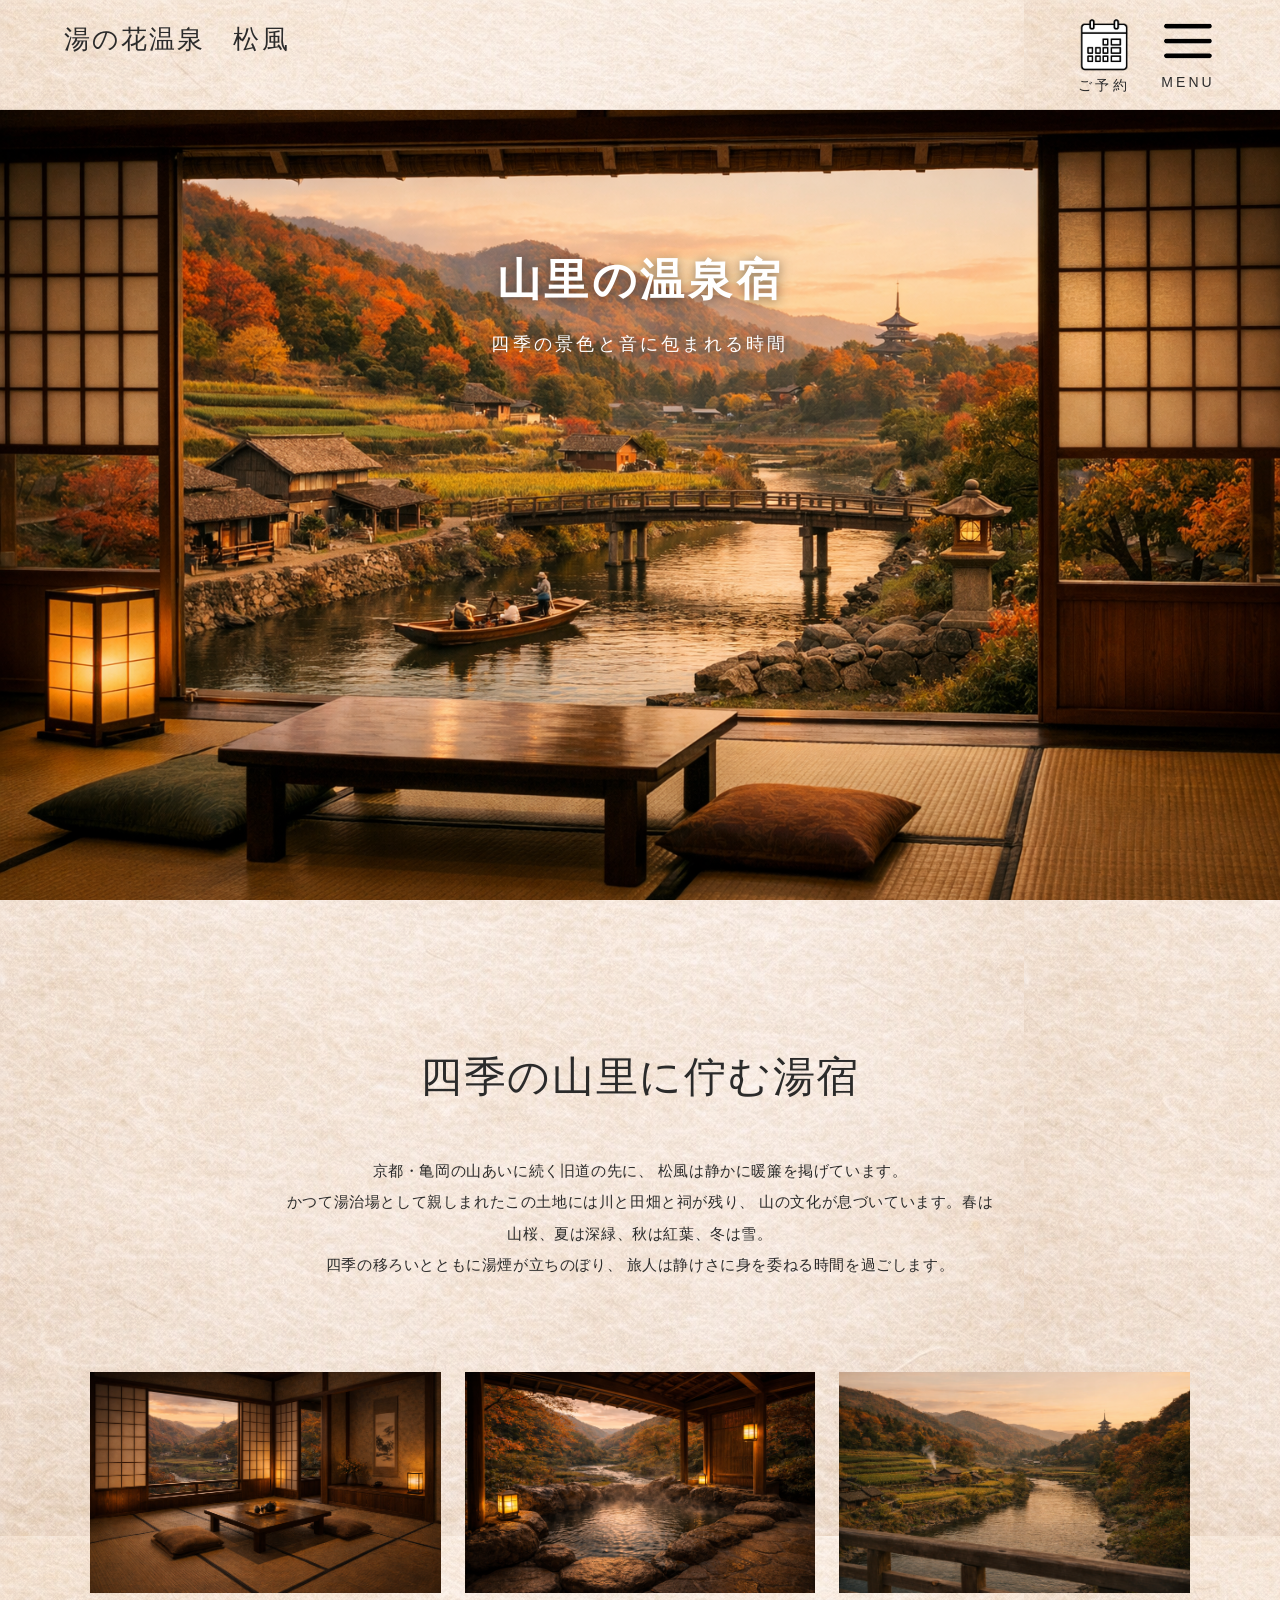
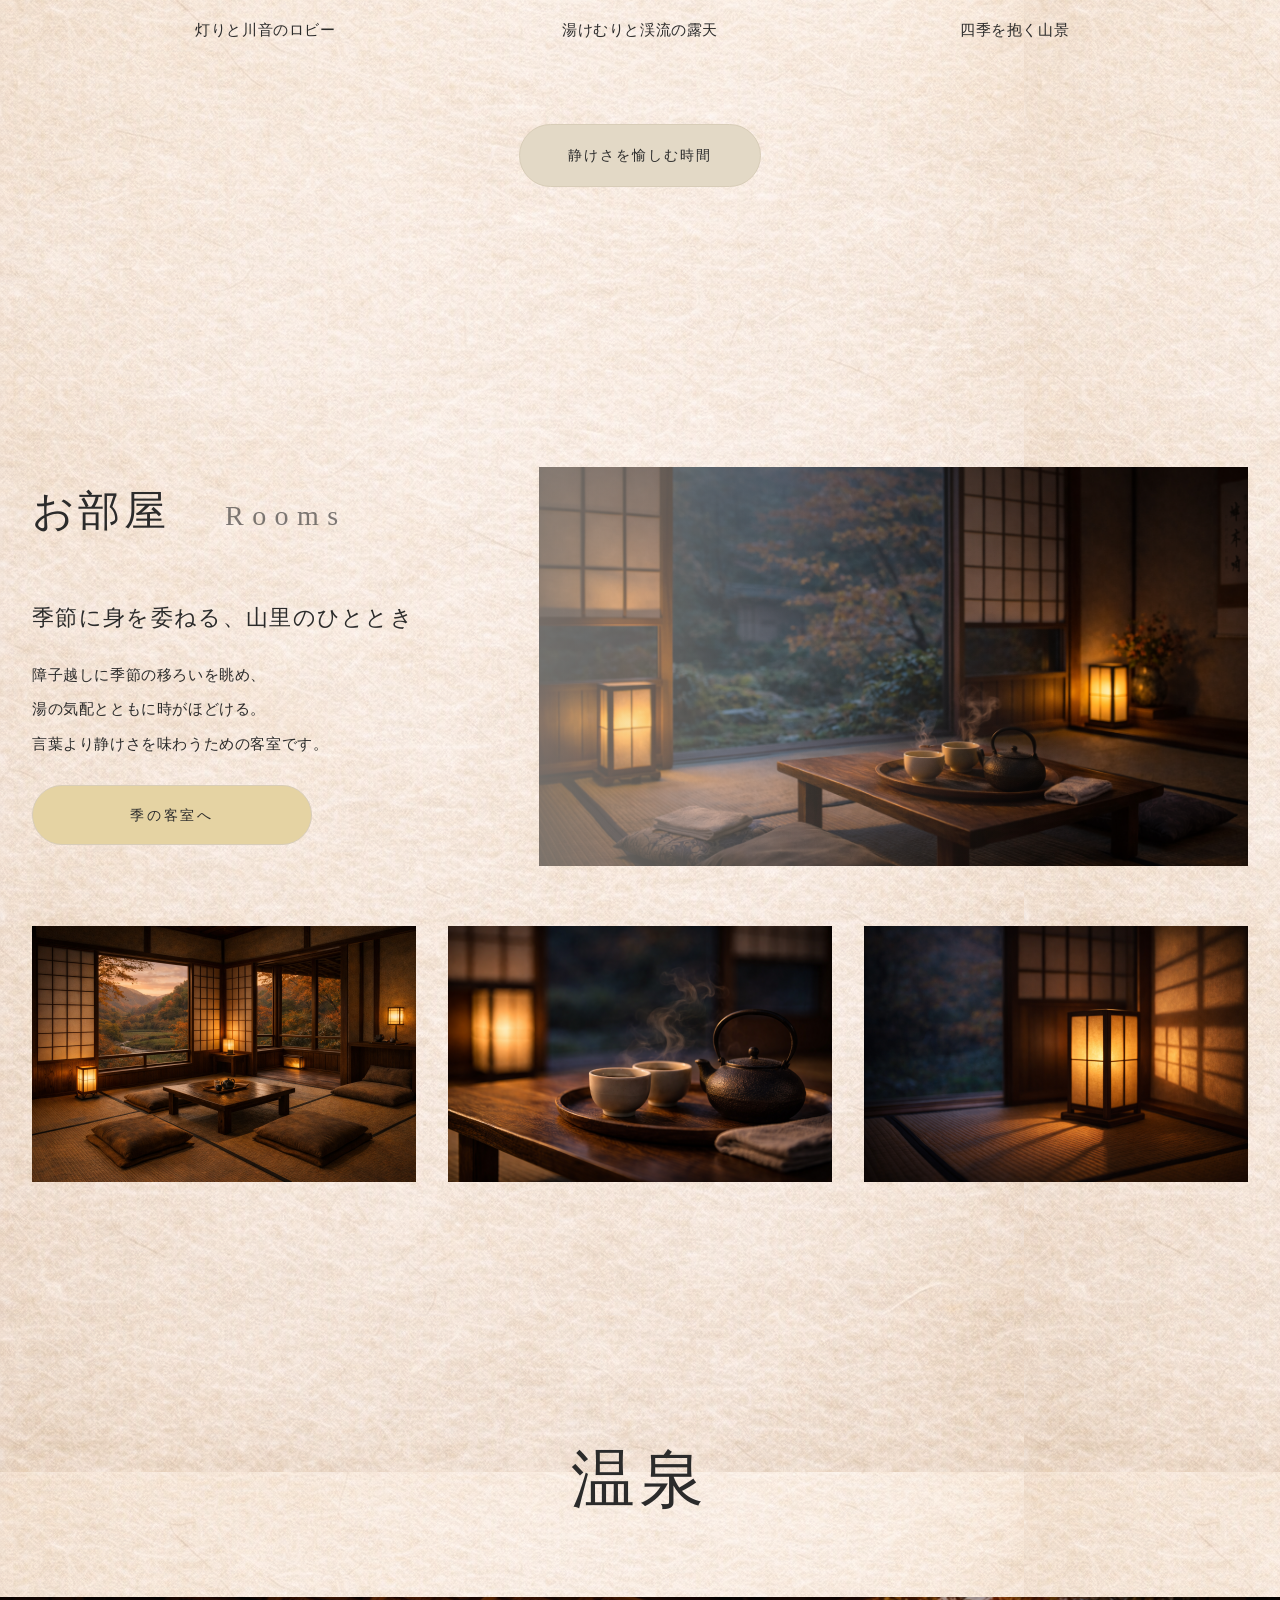
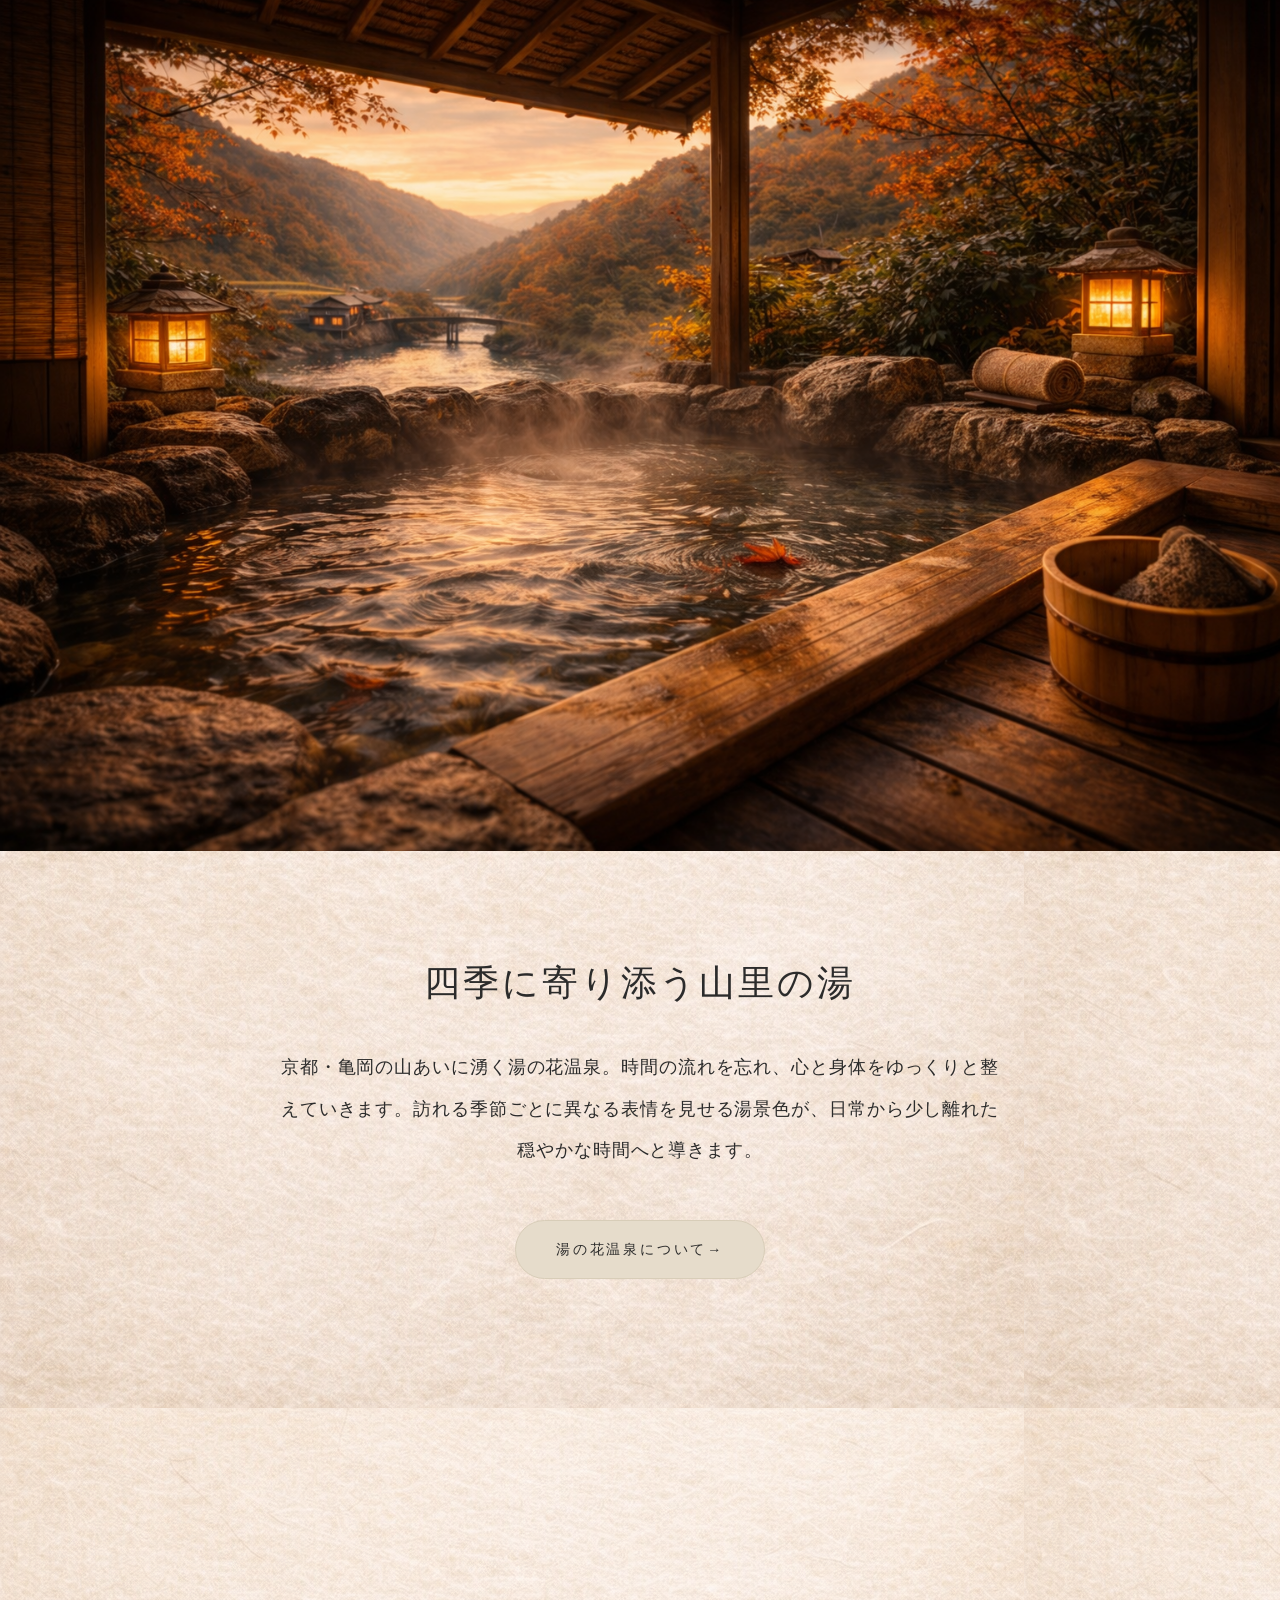
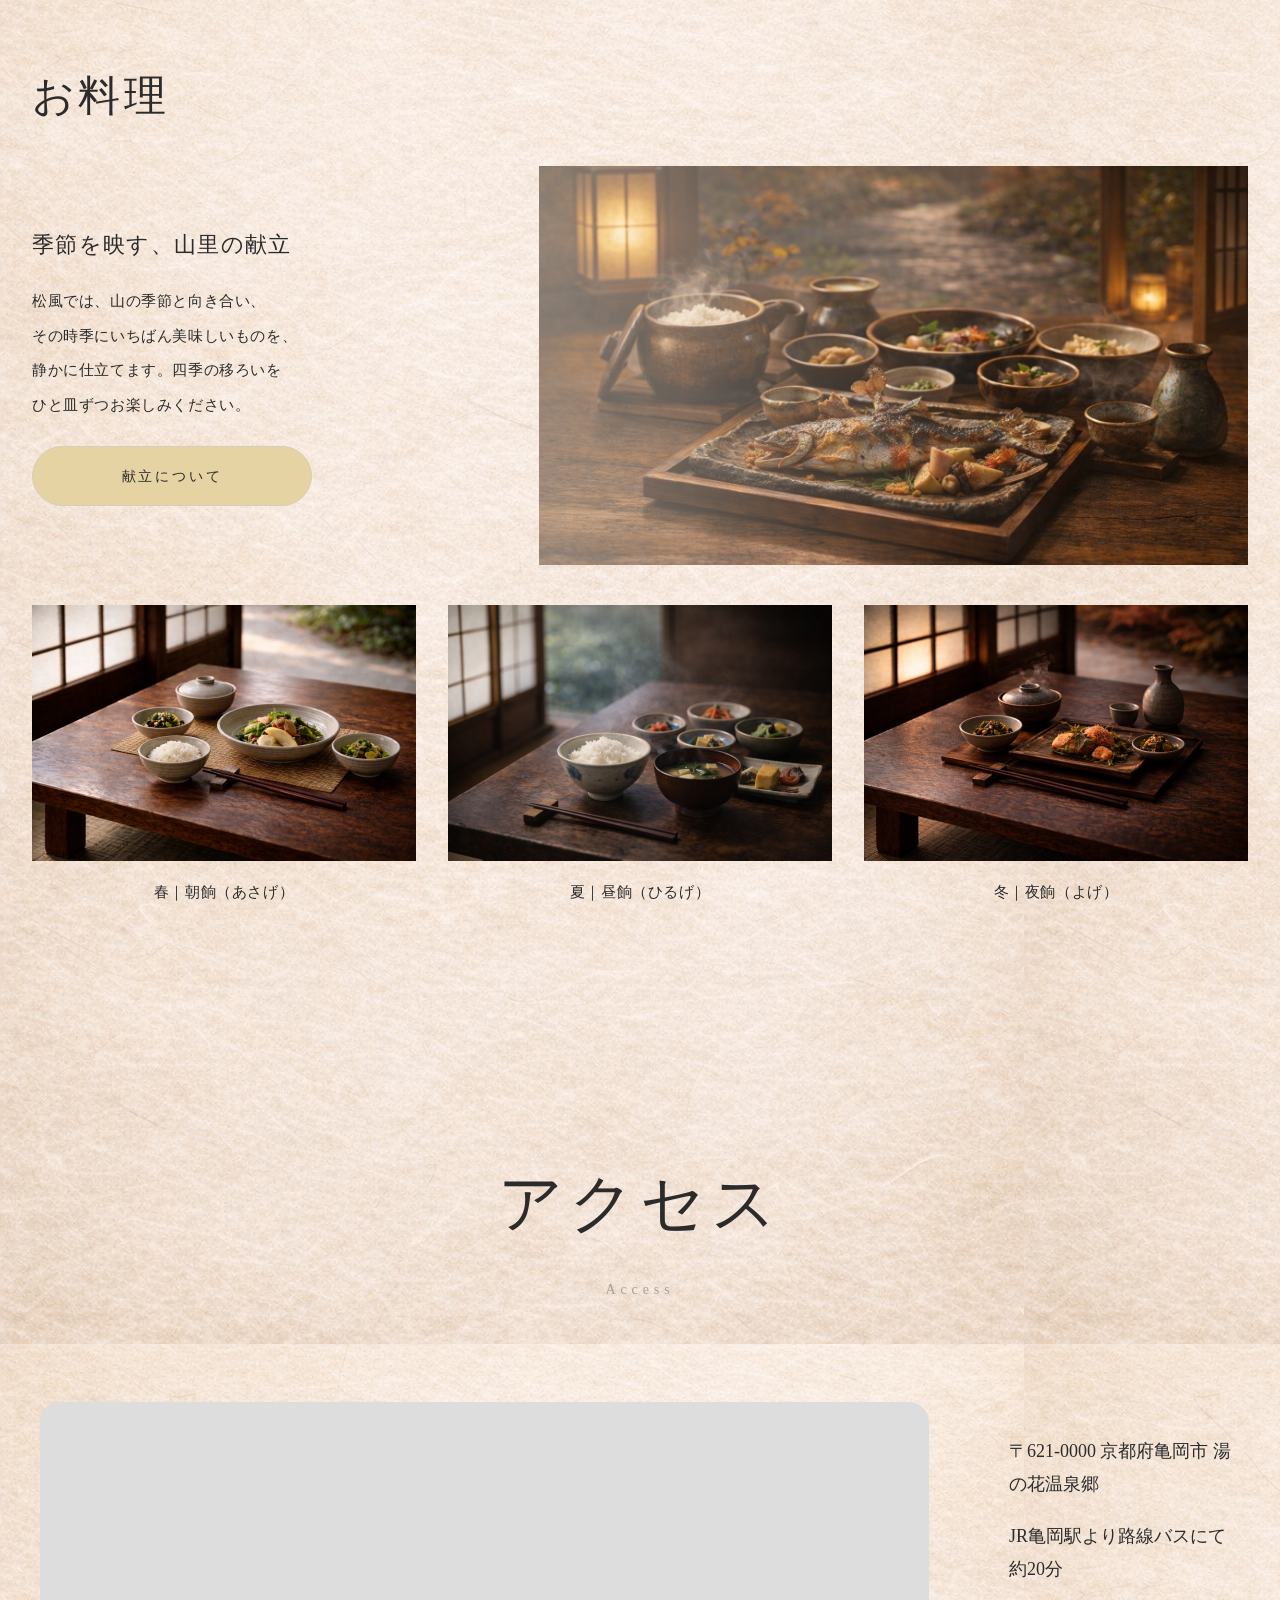
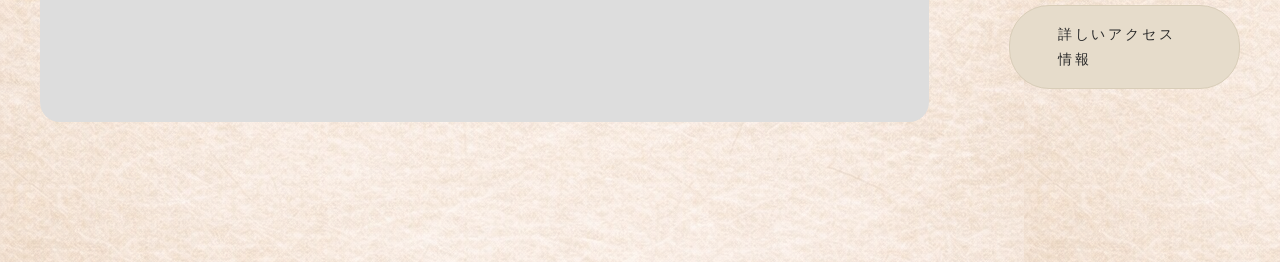
==== index.html @ da72883f "初回バックアップ" ====
<!DOCTYPE html>
<html lang="ja">
  <head>
  <meta charset="UTF-8">
  <meta name="viewport" content="width=device-width, initial-scale=1.0">
  <title>松風</title>
  <link rel="stylesheet" href="css/style.css">
</head>
<body>
  <header class="site-header">
    <div class="container header-inner">
      <h1 class="site-title">湯の花温泉　松風</h1>

      <div class="header-actions">
        <a href="#" class="header-icon">
          <span class="icon-img">
            <img src="images/calendar.jpg" alt="予約">
          </span>
          <span class="icon-label">ご予約</span>
        </a>

        <button class="header-icon menu-button">
          <span class="icon-img">
            <img src="images/menu.jpg" alt="メニュー">
          </span>
          <span class="icon-label">MENU</span>
        </button>
      </div>
    </div>
  </header>
  <main>

    <!-- Hero -->
    <section class="hero" id="hero">
      <div class="hero-visual">
        <div class="hero-image" aria-label="山里の風景"></div>

        <div class="hero-overlay">
          <div class="hero-text">
            <h2 class="hero-catch">山里の温泉宿</h2>
            <p class="hero-sub">四季の景色と音に包まれる時間</p>
          </div>
        </div>
      </div>
    </section>

    <!-- Concept -->
    <section class="concept" id="concept">
      <div class="container">
        <h2 class="section-title">四季の山里に佇む湯宿</h2>

        <p class="concept-text">
          京都・亀岡の山あいに続く旧道の先に、
          松風は静かに暖簾を掲げています。<br>
          かつて湯治場として親しまれたこの土地には川と田畑と祠が残り、
          山の文化が息づいています。春は山桜、夏は深緑、秋は紅葉、冬は雪。<br>
          四季の移ろいとともに湯煙が立ちのぼり、
          旅人は静けさに身を委ねる時間を過ごします。
        </p>

        <div class="concept-gallery">
          <div class="concept-item">
            <div class="concept-thumb concept-thumb-1" aria-label="ロビー"></div>
            <p class="concept-caption">灯りと川音のロビー</p>
          </div>

          <div class="concept-item">
            <div class="concept-thumb concept-thumb-2" aria-label="露天風呂"></div>
            <p class="concept-caption">湯けむりと渓流の露天</p>
          </div>

          <div class="concept-item">
            <div class="concept-thumb concept-thumb-3" aria-label="山景色"></div>
            <p class="concept-caption">四季を抱く山景</p>
          </div>
        </div>

        <div class="concept-button">
          <a href="#" class="btn-gold">静けさを愉しむ時間</a>
        </div>
      </div>
    </section>

    <!-- Rooms -->
    <section class="rooms" id="rooms">
      <div class="container">

        <div class="section-inner rooms-inner">
          <div class="section-text rooms-text">
            <div class="rooms-heading">
              <h2 class="rooms-ja">お部屋</h2>
              <span class="rooms-en">Rooms</span>
            </div>
            <p class="rooms-lead">季節に身を委ねる、山里のひととき</p>
            <p class="rooms-desc">
              障子越しに季節の移ろいを眺め、<br>
              湯の気配とともに時がほどける。<br>
              言葉より静けさを味わうための客室です。
            </p>
            <div class="rooms-btn-desktop">
              <a href="#" class="btn-gold">季の客室へ</a>
            </div>
          </div>

          <div class="section-visual rooms-visual">
            <div class="rooms-main-image">
              <img src="images/room.jpg" alt="客室">
            </div>
          </div>
        </div>
        <div class="rooms-gallery">
          <div class="rooms-thumb">
            <img src="images/room1.jpg" alt="客室">
          </div>

          <div class="rooms-btn-mobile">
            <a href="#" class="btn-gold">季の客室へ</a>
          </div>

          <div class="rooms-thumb">
            <img src="images/room2.jpg" alt="客室">
          </div>

          <div class="rooms-thumb">
            <img src="images/room3.jpg" alt="客室">
          </div>
        </div>
      </div>
    </section>

    <!-- Onsen -->
    <section class="onsen" id="onsen">
      <div class="container">
        <div class="section-header">
          <h2 class="section-title">温泉</h2>
        </div>

        <div class="section-inner onsen-inner">
          <div class="section-visual onsen-visual">
            <div class="onsen-image" aria-label="露天風呂イメージ">
              <img src="images/onsen.jpg" alt="露天風呂">
            </div>
          </div>

          <div class="section-text onsen-text">
            <h3 class="onsen-heading">四季に寄り添う山里の湯</h3>
            <p class="onsen-desc">
              京都・亀岡の山あいに湧く湯の花温泉。時間の流れを忘れ、心と身体をゆっくりと整えていきます。訪れる季節ごとに異なる表情を見せる湯景色が、日常から少し離れた穏やかな時間へと導きます。
            </p>
            <a href="#" class="btn-gold">湯の花温泉について→</a>
          </div>
        </div>
      </div>
    </section>

    <!-- Meal -->
    <section class="meal" id="meal">
      <div class="container">

        <!-- 独立タイトル -->
        <div class="meal-heading">
          <h2 class="meal-ja">お料理</h2>
          <span class="meal-en">Meal</span>
        </div>

        <div class="section-inner meal-inner">
          <div class="section-text meal-text">
            <p class="meal-lead">季節を映す、山里の献立</p>

            <p class="meal-desc">
              松風では、山の季節と向き合い、<br>
              その時季にいちばん美味しいものを、<br>
              静かに仕立てます。四季の移ろいを<br>
              ひと皿ずつお楽しみください。
            </p>
            <div class="meal-btn">
              <a href="#" class="btn-gold">献立について</a>
            </div>
          </div>

          <div class="section-visual meal-visual">
            <div class="meal-main-image">
              <img src="images/meal.jpg" alt="お料理">
            </div>
          </div>
        </div>

        <div class="meal-gallery">
          <div class="meal-thumb">
            <img src="images/meal1.jpg" alt="料理イメージ1">
            <p class="meal-caption">春｜朝餉（あさげ）</p>
          </div>

          <div class="meal-thumb">
            <img src="images/meal2.jpg" alt="料理イメージ2">
            <p class="meal-caption">夏｜昼餉（ひるげ）</p>
          </div>

          <div class="meal-thumb">
            <img src="images/meal3.jpg" alt="料理イメージ3">
            <p class="meal-caption">冬｜夜餉（よげ）</p>
          </div>
        </div>

        


      </div>
    </section>

    <!-- Access -->
    <section class="access" id="access">
      <div class="container">
        <div class="section-header">
          <h2 class="section-title">アクセス</h2>
          <p class="section-en">Access</p>
        </div>

        <div class="section-inner access-inner">
          <div class="section-visual access-visual">
            <div class="access-map" aria-label="地図"></div>
          </div>

          <div class="section-text access-info">
            <p>〒621-0000 京都府亀岡市 湯の花温泉郷</p>
            <p>JR亀岡駅より路線バスにて約20分</p>
            <a href="#" class="btn-gold">詳しいアクセス情報</a>
          </div>
        </div>
      </div>
    </section>

  </main>
</body>
</html>
---- css/style.css ----
/* ===============================
   Base
================================= */

* {
  margin: 0;
  padding: 0;
  box-sizing: border-box;
}

body {
  font-family: "Noto Serif JP", serif;
  color: #2b2b2b;
  background: url("../images/paper.jpg") repeat;
  line-height: 1.8;
  overflow-x: hidden;
  width: 100%;
}

.container {
  width: 100%;
  max-width: 1400px;
  margin: 0 auto;
  padding: 0 clamp(16px, 5vw, 40px);
}

/* ===============================
   Header
================================= */

.site-header {
  position: fixed;
  top: 0;
  left: 0;
  width: 100%;
  height: 110px;
  background: url("../images/paper.jpg") repeat;
  display: flex;
  align-items: center;
  z-index: 1000;
  border-bottom: 1px solid rgba(0,0,0,0.08);
  /* overflow: hidden; */
  padding: 0 24px;
  box-sizing: border-box;
}

.header-inner {
  display: flex;
  justify-content: space-between;
  align-items: flex-start;
  width: 100%;
  gap: 12px;
  min-width: 0;
}

.site-title {
  font-size: 26px;
  letter-spacing: 0.08em;
  font-weight: 500;
  white-space: nowrap;
  overflow: hidden;
  text-overflow: ellipsis;
  min-width: 0;
}

.header-actions {
  display: flex;
  align-items: center;
  gap: 28px;
}

.reservation-link,
.menu-button {
  font-size: 14px;
  letter-spacing: 0.2em;
  text-decoration: none;
  color: #2b2b2b;
  background: none;
  border: none;
  cursor: pointer;
}

/* header icon layout (予約 & メニュー) — FINAL Figma match */
.header-icon {
  display: flex;
  flex-direction: column;
  align-items: center;
  justify-content: center;
  gap: 6px;
  text-decoration: none;
  line-height: 1;
}

/* icon image */
.header-icon img {
  width: 56px;
  height: 56px;
  object-fit: contain;
  display: block;
}

/* label under icon */

.header-icon span {
  font-size: 14px;
  letter-spacing: 0.22em;
  color: #2b2b2b;
  margin-top: 0;
}

/* 微調整：MENUアイコンを少し上に（ラベルと高さを揃える） */
.header-actions .header-icon:last-child {
  transform: translateY(-4px);
}


/* ===============================
   Hero
================================= */

.hero {
  margin-top: 110px;
  padding: 0;
  width: 100%;
}

.hero-visual {
  position: relative;
  height: calc(100vh - 110px);
  overflow: hidden;
  width: 100%;
}

.hero-image {
  width: 100%;
  height: 100%;
  background: url("../images/hero.jpg") center center / cover no-repeat;
}

.hero-overlay {
  position: absolute;
  inset: 0;
  display: flex;
  align-items: flex-start;
  justify-content: center;
  padding-top: 140px;
  text-align: center;
  color: #ffffff;
  text-shadow: 0 2px 12px rgba(0,0,0,0.5);
}

.hero-catch {
  font-size: 44px;
  letter-spacing: 0.08em;
  line-height: 1.4;
}

.hero-sub {
  margin-top: 16px;
  font-size: 18px;
  letter-spacing: 0.18em;
}

/* ===============================
   Section Base
================================= */

section {
  padding: 140px 0;
  position: relative;
}

/* heroだけはsectionのpaddingを打ち消す */
.hero {
  padding: 0;
  width: 100%;
}

.section-header {
  text-align: center;
  margin-bottom: 100px;
}

.section-title {
  font-size: 64px;
  letter-spacing: 0.08em;
  font-weight: 400;
}

.section-en {
  margin-top: 16px;
  font-size: 14px;
  letter-spacing: 0.35em;
  color: #a8a097;
}

/* ===============================
   Concept
================================= */

/* セクション全体の余白（Figma寄せ） */
.concept {
  padding-top: 140px;
  padding-bottom: 160px;
}

/* Concept内だけ、筆文字タイトルにする（他セクションに影響させない） */
.concept .section-title {
  font-family: "Yuji Boku", serif;
  font-size: 42px;
  letter-spacing: 0.04em;
  font-weight: 400;
  margin-bottom: 40px;
  text-align: center;
}

.concept-text {
  max-width: 720px;
  margin: 0 auto 90px;
  text-align: center;
  line-height: 2.1;
  font-size: 15px;
  letter-spacing: 0.04em;
}

/* 3枚ギャラリー：横スクロールが出ないようにGridで組む */
.concept-gallery {
  display: grid;
  grid-template-columns: repeat(3, minmax(0, 1fr));
  gap: 24px;
  align-items: start;
  margin: 0 auto 80px;
  max-width: 1100px;
}

.concept-item {
  text-align: center;
  min-width: 0;
}

.concept-thumb {
  width: 100%;
  aspect-ratio: 19 / 12;
  border-radius: 0;
  background-size: cover;
  background-position: center;
  margin-bottom: 24px;
  transition: transform 0.4s ease, box-shadow 0.4s ease;
}

.concept-thumb:hover {
  transform: translateY(-6px) scale(1.02);
  box-shadow: 0 18px 40px rgba(0,0,0,0.15);
  cursor: pointer;
}

.concept-thumb-1 {
  background-image: url("../images/concept1.jpg");
}

.concept-thumb-2 {
  background-image: url("../images/concept2.jpg");
}

.concept-thumb-3 {
  background-image: url("../images/concept3.jpg");
}

.concept-caption {
  font-size: 15px;
  letter-spacing: 0.04em;
  margin-top: 4px;
}

.concept-button {
  text-align: center;
  margin-top: 60px;
}

/* Concept内のボタンだけ大きめ */
.concept .btn-gold {
  display: inline-block;
  margin: 0 auto;
  padding: 18px 48px;
  font-size: 14px;
  letter-spacing: 0.14em;
  background: #e3d9c6;
  border-radius: 50px;
}

/* ===============================
   Two Column Sections
================================= */

.section-inner {
  display: grid;
  grid-template-columns: 1fr 1fr;
  align-items: center;
  gap: 80px;
}

.section-inner.reverse {
  grid-template-columns: 1fr 1fr;
}

/* グローバルな.section-text制限をrooms専用に */
.rooms .section-text {
  max-width: 520px;
}


.section-visual {
  width: 100%;
}


/* ===============================
   Rooms Reset Layout
================================= */

/* Rooms Heading (Figma Match) */
.rooms-heading {
  display: flex;
  align-items: baseline;
  gap: 56px;
  margin-top: 0;
  margin-bottom: 64px;
}



.rooms-heading .rooms-ja {
  font-size: 42px;
  font-weight: 500;
  letter-spacing: 0.08em;
  line-height: 1.1;
}



.rooms-en {
  font-family: "Libre Baskerville", serif;
  font-size: 28px;
  letter-spacing: 0.3em;
  opacity: 0.6;
  line-height: 1.2;
}

.rooms {
  padding: 120px 0 100px;
}

.rooms .container {
  max-width: 1400px;
  margin: 0 auto;
  padding: 0 32px;
}

.rooms .section-inner {
  display: grid;
  grid-template-columns: 1fr 1.6fr;
  gap: 64px;
  align-items: center;
}

/* LEFT TEXT */

.rooms-lead {
  font-size: 22px;
  letter-spacing: 0.06em;
  line-height: 1.8;
  margin-bottom: 20px;
  font-weight: 400;
}

.rooms-desc {
  font-size: 15px;
  line-height: 2.3;
  letter-spacing: 0.04em;
  margin-bottom: 24px;
}

/* BUTTON */
.rooms .btn-gold {
  width: 280px;
  height: 60px;
  border-radius: 40px;
  background: #E5D3A3;
  display: flex;
  align-items: center;
  justify-content: center;
}

.rooms-main-image {
  width: 100%;
  aspect-ratio: 16 / 9;
  position: relative;
  overflow: hidden;
}

.rooms-main-image img {
  width: 100%;
  height: 100%;
  object-fit: cover;
  display: block;
  transition: transform 0.5s ease;
  position: relative;
  z-index: 1;
}

.rooms-main-image:hover img {
  transform: scale(1.03);
}

.rooms-main-image::before {
  content: "";
  position: absolute;
  inset: 0;
  background: linear-gradient(
    to right,
    rgba(245,239,230,0.45) 0%,
    rgba(245,239,230,0.35) 20%,
    rgba(245,239,230,0.18) 40%,
    rgba(245,239,230,0.05) 60%,
    rgba(245,239,230,0) 75%
  );
  z-index: 2;
  pointer-events: none;
}

/* GALLERY */
.rooms-gallery {
  display: grid;
  grid-template-columns: repeat(3, minmax(0, 1fr));
  gap: 24px;
  max-width: 100%;
  margin: 40px auto 0;
  padding: 0;
}

.rooms-gallery img {
  width: 100%;
  height: auto;
  display: block;
  transition: transform 0.4s ease, box-shadow 0.4s ease;
}

.rooms-gallery img:hover {
  transform: translateY(-6px) scale(1.02);
  box-shadow: 0 18px 40px rgba(0,0,0,0.15);
  cursor: pointer;
}

/* ===============================
   Onsen Section (Restore Previous PC Layout)
================================= */

.onsen {
  padding: 140px 0;
}

/* 縦構成 */
.onsen .section-inner {
  display: block;
}

/* 見出し下の余白 */
.onsen .section-header {
  margin-bottom: 60px;
}

/* ===============================
   Onsen Image (PC 基準：左右フル幅)
================================= */

.onsen-image {
  width: 100vw;
  margin-left: calc(50% - 50vw);
  margin-right: calc(50% - 50vw);
  margin-bottom: 100px;
  overflow: hidden;
}

.onsen-image img {
  width: 100%;
  height: auto;
  display: block;
  object-fit: cover;
}

/* ===============================
   Onsen Text (PC)
================================= */

.onsen-text {
  max-width: 760px;
  margin: 0 auto;
  text-align: center;
}

.onsen-text h3 {
  font-size: 36px;
  line-height: 1.8;
  letter-spacing: 0.08em;
  margin-bottom: 32px;
  font-weight: 400;
}

.onsen-text p {
  font-size: 18px;
  line-height: 2.3;
  letter-spacing: 0.05em;
  max-width: 730px;
  margin: 0 auto 48px;
}

/* ボタン中央 */
.onsen .btn-gold {
  margin: 0 auto;
  display: inline-flex;
  align-items: center;
  justify-content: center;
  white-space: nowrap;
  padding: 16px 40px;
}

/* ===============================
   Onsen Mobile
================================= */

@media (max-width: 768px) {

  .onsen {
    padding: 60px 0 80px;
  }

  .onsen .section-header {
    margin-bottom: 24px;
  }

  .onsen .section-title {
    font-size: 28px;
    letter-spacing: 0.12em;
  }

  /* スマホは左右ピタにしない */
  .onsen-image {
    width: 100%;
    margin: 0 0 40px 0;
  }

  .onsen-image img {
    width: 100%;
    height: auto;
    object-fit: contain;
  }

  .onsen-text {
    padding: 0 18px;
  }

  .onsen-text h3 {
    font-size: 20px;
    line-height: 1.7;
    margin-bottom: 16px;
  }

  .onsen-text p {
    font-size: 14px;
    line-height: 2.1;
    margin-bottom: 24px;
  }

  .onsen .btn-gold {
    height: 50px;
    padding: 0 24px;
  }
}

/* ===============================
   Meal Section (Desktop Base)
================================= */

/* PCでRoomsと揃えるためさらに下げる */
.meal {
  padding: 120px 0 100px;
}

.meal .container {
  max-width: 1400px;
  margin: 0 auto;
  padding: 0 32px;
}

.meal .section-inner {
  display: grid;
  grid-template-columns: 1fr 1.6fr;
  gap: 64px;
  align-items: center;
  margin-top: 0;
}

.meal .section-text {
  max-width: 520px;
  margin-top: 0;
}

.meal .section-text {
  display: flex;
  flex-direction: column;
  justify-content: flex-start;
}

  .meal-ja {
    font-size: 42px;
    font-weight: 500;
    letter-spacing: 0.08em;
    margin-top: 120px;
    margin-bottom: 32px;
  }

  .meal-en {
    display: none;
  }

.meal-lead {
  font-size: 22px;
  letter-spacing: 0.06em;
  line-height: 1.8;
  margin-bottom: 20px;
}

.meal-desc {
  font-size: 15px;
  line-height: 2.3;
  letter-spacing: 0.04em;
  margin-bottom: 24px;
}

.meal .btn-gold {
  width: 280px;
  height: 60px;
  border-radius: 40px;
  background: #E5D3A3;
  display: flex;
  align-items: center;
  justify-content: center;
}

.meal-main-image {
  width: 100%;
  aspect-ratio: 16 / 9;
  position: relative;
  overflow: hidden;
  margin-top: 0;
}

.meal-main-image img {
  width: 100%;
  height: 100%;
  object-fit: cover;
  position: relative;
  z-index: 1;
}

.meal-main-image::before {
  content: "";
  position: absolute;
  inset: 0;
  background: linear-gradient(
    to right,
    rgba(245,239,230,0.45) 0%,
    rgba(245,239,230,0.35) 20%,
    rgba(245,239,230,0.18) 40%,
    rgba(245,239,230,0.05) 60%,
    rgba(245,239,230,0) 75%
  );
  z-index: 2;
  pointer-events: none;
}

/* ===============================
   Meal Gallery (Figma Match)
================================= */

.meal-gallery {
  display: grid;
  grid-template-columns: repeat(3, minmax(0, 1fr));
  gap: 32px;
  margin: 40px auto 0;
  width: 100%;
  justify-items: center;
  text-align: center;
}

/* 各カードを完全中央揃え */
.meal-gallery > div {
  width: 100%;
  max-width: 420px;
  margin: 0 auto;
  display: flex;
  flex-direction: column;
  align-items: center;
}

/* 画像中央 */
.meal-gallery img {
  width: 100%;
  height: auto;
  display: block;
  margin: 0 auto;
}

/* キャプション強制中央（最終上書き） */

.meal-gallery > div p {
  margin: 18px 0 0;
  font-size: 15px;
  letter-spacing: 0.04em;
  text-align: center !important;
}

/* 強制キャプション中央揃え（HTML構造差異対策） */
.meal-caption {
  display: block;
  width: 100%;
  text-align: center !important;
  margin: 18px auto 0;
}

/* ===============================
   Access
================================= */

.access-inner {
  display: flex;
  gap: 80px;
  align-items: center;
}

.access-map {
  width: 100%;
  height: 320px;
  background: #ddd;
  border-radius: 20px;
}

.access-info p {
  margin-bottom: 20px;
  font-size: 18px;
}

/* ===============================
   Button
================================= */

.btn-gold {
  display: inline-block;
  padding: 16px 48px;
  border-radius: 40px;
  background: #e6dccb;
  color: #2b2b2b;
  border: 1px solid #d8cdb8;
  text-decoration: none;
  font-size: 14px;
  letter-spacing: 0.2em;
  transition: 0.3s;
}

.btn-gold:hover {
  background: #cbb88a;
  cursor: pointer;
}

/* ===============================
   Responsive (Mobile First Step)
================================= */

/* ===============================
   Rooms Responsive Fix (Tablet & Small Desktop)
================================= */

@media (max-width: 992px) {

  .rooms .section-inner {
    grid-template-columns: 1fr;
    gap: 48px;
  }

  .rooms-text {
    max-width: 100%;
  }

  .rooms-main-image {
    width: 100%;
    aspect-ratio: 16 / 9;
  }

  .rooms-gallery {
    grid-template-columns: repeat(2, minmax(0, 1fr));
    gap: 24px;
    max-width: 100%;
    padding: 0;
  }
}



@media (max-width: 768px) {

  .container {
    width: 100%;
    max-width: 100%;
    padding: 0 16px;
  }

  /* Header */
  .site-header {
    height: 72px;
    padding: 0 14px;
    overflow: hidden;
    width: 100%;
    left: 0;
    right: 0;
  }

  .header-inner {
    width: 100%;
    max-width: 100%;
    flex-wrap: nowrap;
    overflow: hidden;
  }

  .site-title {
    font-size: 16px;
    letter-spacing: 0.06em;
    white-space: nowrap;
    max-width: 55%;
  }

  .header-actions {
    gap: 18px;
  }

  .header-icon img {
    width: 40px;
    height: 40px;
  }

  .header-icon span {
    font-size: 10px;
    letter-spacing: 0.18em;
    margin-top: 0;
  }

  .header-actions .header-icon:last-child {
    transform: translateY(-2px);
  }

  /* Hero */
  .hero {
    margin-top: 80px;
  }

  .hero-visual {
    height: 62vh;
    min-height: 420px;
  }

  .hero-overlay {
    padding-top: 60px;
  }

  .hero-catch {
    font-size: 24px;
  }

  .hero-sub {
    font-size: 12px;
    letter-spacing: 0.18em;
  }

  /* Section spacing */
  section {
    padding: 80px 0;
  }

  /* Concept mobile */
  .concept {
    padding-top: 80px;
    padding-bottom: 120px;
  }

  .concept .section-title {
    font-size: 32px;
    line-height: 1.6;
    margin-bottom: 32px;
  }

  .concept-text {
    font-size: 13.5px;
    line-height: 2.2;
    letter-spacing: 0.03em;
    margin-bottom: 56px;
    padding: 0 18px;
    text-align: center;
  }

  .concept-gallery {
    grid-template-columns: 1fr;
    gap: 36px;
    max-width: 420px;
    margin: 0 auto 64px;
  }

  .concept-thumb {
    border-radius: 24px;
  }

  .concept-caption {
    font-size: 14px;
    letter-spacing: 0.06em;
    margin-top: 8px;
  }

  .concept .btn-gold {
    padding: 14px 28px;
    font-size: 13px;
    margin-top: 12px;
  }

  /* ===============================
     Rooms Mobile Layout (Figma Match)
  ================================= */

  .rooms {
    padding: 80px 0 60px;
  }

  .rooms .section-inner {
    display: flex;
    flex-direction: column;
    gap: 32px;
  }

  .rooms-heading {
    gap: 20px;
    margin-bottom: 32px;
  }

  .rooms-heading .rooms-ja {
    font-size: 28px;
  }

  .rooms-en {
    font-size: 16px;
    letter-spacing: 0.2em;
  }

  .rooms-lead {
    font-size: 18px;
    line-height: 1.9;
  }

  .rooms-desc {
    font-size: 13px;
    line-height: 2.2;
  }

  .rooms-main-image {
    display: block;
    width: 100%;
    aspect-ratio: 16 / 9;
    margin-top: 24px;
  }

  .rooms-main-image img {
    width: 100%;
    height: 100%;
    object-fit: cover;
  }

  /* スマホ時：大画像のグラデーションを削除 */
  .rooms-main-image::before {
    display: none;
  }

  /* ギャラリーを縦並びに */
  .rooms-gallery {
    display: flex;
    flex-direction: column;
    gap: 20px;
    margin-top: 32px;
  }

  .rooms-gallery img {
    width: 100%;
    aspect-ratio: 16 / 9;
    object-fit: cover;
  }

  /* ボタン余白調整 */

  .rooms .btn-gold {
    writing-mode: horizontal-tb;
    width: 70%;
    height: 52px;
    margin: 16px auto 0;
    display: flex;
    align-items: center;
    justify-content: center;
  }

  /* ===============================
     Meal Mobile Layout (Figma Exact Match)
  ================================= */

  .meal {
    padding: 80px 0 56px;
  }

  /* 1カラム縦並び */
  .meal .section-inner {
    display: flex;
    flex-direction: column;
    gap: 28px;
  }

  /* テキスト幅制限解除（PCの520px固定を無効化） */
  .meal .section-text {
    max-width: 100%;
    width: 100%;
  }

  /* メイン画像（見出しの下に配置） */
  .meal-main-image {
    order: 0;
    width: 100%;
    aspect-ratio: 16 / 9;
    overflow: hidden;
  }

  .meal-main-image img {
    width: 100%;
    height: 100%;
    object-fit: cover;
  }

  /* モバイルではグラデーション削除 */
  .meal-main-image::before {
    display: none;
  }

  /* 「お料理」見出しを一番上に */
  .meal-heading {
    order: -1;
    text-align: center;
    margin-top: 0;
  }

  /* 見出し中央 */
  .meal-heading {
    text-align: center;
    margin-top: 8px;
  }

  .meal-ja {
    font-size: 28px;
    letter-spacing: 0.1em;
    margin-bottom: 8px;
  }

  .meal-en {
    display: block;
    font-size: 14px;
    letter-spacing: 0.25em;
    margin-bottom: 16px;
  }

  .meal-lead {
    font-size: 18px;
    line-height: 1.9;
    text-align: center;
    margin-bottom: 12px;
  }

  .meal-desc {
    font-size: 14px;
    line-height: 2.1;
    text-align: center;
  }

  /* ボタン中央配置 */
  .meal .btn-gold {
    width: 72%;
    max-width: 260px;
    height: 52px;
    margin: 24px auto 0;
    display: flex;
    align-items: center;
    justify-content: center;
    writing-mode: horizontal-tb;
  }

  /* ギャラリー縦並び */
  .meal-gallery {
    display: flex;
    flex-direction: column;
    gap: 24px;
    margin-top: 40px;
  }

  .meal-gallery img {
    width: 100%;
    aspect-ratio: 16 / 9;
    object-fit: cover;
  }
}

img, video, canvas {
  max-width: 100%;
  height: auto;
  display: block;
}

html, body {
  overflow-x: hidden;
  width: 100%;
}
/* デフォルト（PC） */
.rooms-btn-mobile {
  display: none;
}

/* スマホ */
@media (max-width: 768px) {

  .rooms-btn-desktop {
    display: none;
  }

  .rooms-btn-mobile {
    display: block;
    text-align: center;
    margin: 20px 0;
  }

  .rooms-btn-mobile .btn-gold {
    width: 80%;
    max-width: 280px;
    height: 52px;
    margin: 0 auto;
    writing-mode: horizontal-tb;
    display: flex;
    align-items: center;
    justify-content: center;
  }

}

/* ===============================
   Rooms Desktop Layout Fix
================================= */

@media (min-width: 769px) {

  .rooms-main-image {
    display: block;
  }

  .rooms-gallery {
    display: grid;
    grid-template-columns: repeat(3, 1fr);
    gap: 32px;
    margin-top: 60px;
    width: 100%;
  }

  /* PC表示は必ず3枚だけ表示（4枚目以降は強制非表示） */
  .rooms-gallery img:nth-of-type(n+4) {
    display: none !important;
  }

  .rooms-btn-desktop {
    display: block;
  }

  .rooms-btn-mobile {
    display: none;
  }

}

/* ===============================
   Onsen Text Figma Adjustment (Override)
================================= */


/* ===============================
   Onsen Mobile (Figma Match)
================================= */

@media (max-width: 768px) {

  .onsen {
    padding: 56px 0 72px;
  }

  .onsen .section-header {
    margin-bottom: 20px;
  }

  .onsen .section-title {
    font-size: 28px;
    letter-spacing: 0.12em;
    margin-bottom: 0;
  }

  /* スマホ：画像を左右ピタに */
  .onsen-image {
    width: 100vw;
    margin-left: calc(50% - 50vw);
    margin-right: calc(50% - 50vw);
    margin-bottom: 48px;
    overflow: hidden;
  }

  .onsen-image img {
    width: 100%;
    height: auto;
    object-fit: cover;
    display: block;
  }

  .onsen-text {
    margin: 0 auto;
    padding: 0 18px;
    text-align: center;
  }

  .onsen-text h3 {
    font-size: 20px;
    line-height: 1.7;
    margin: 0 0 12px;
    letter-spacing: 0.08em;
    font-weight: 400;
  }

  .onsen-text p {
    font-size: 14px;
    line-height: 2.1;
    letter-spacing: 0.05em;
    max-width: 100%;
    margin: 0 auto 20px;
  }

  /* ボタン：1行固定（矢印があっても折り返さない） */
  .onsen .btn-gold {
    width: auto;
    max-width: calc(100% - 36px);
    height: 50px;
    margin: 0 auto;
    padding: 0 22px;
    white-space: nowrap;
    display: inline-flex;
    align-items: center;
    justify-content: center;
    letter-spacing: 0.12em;
  }

}
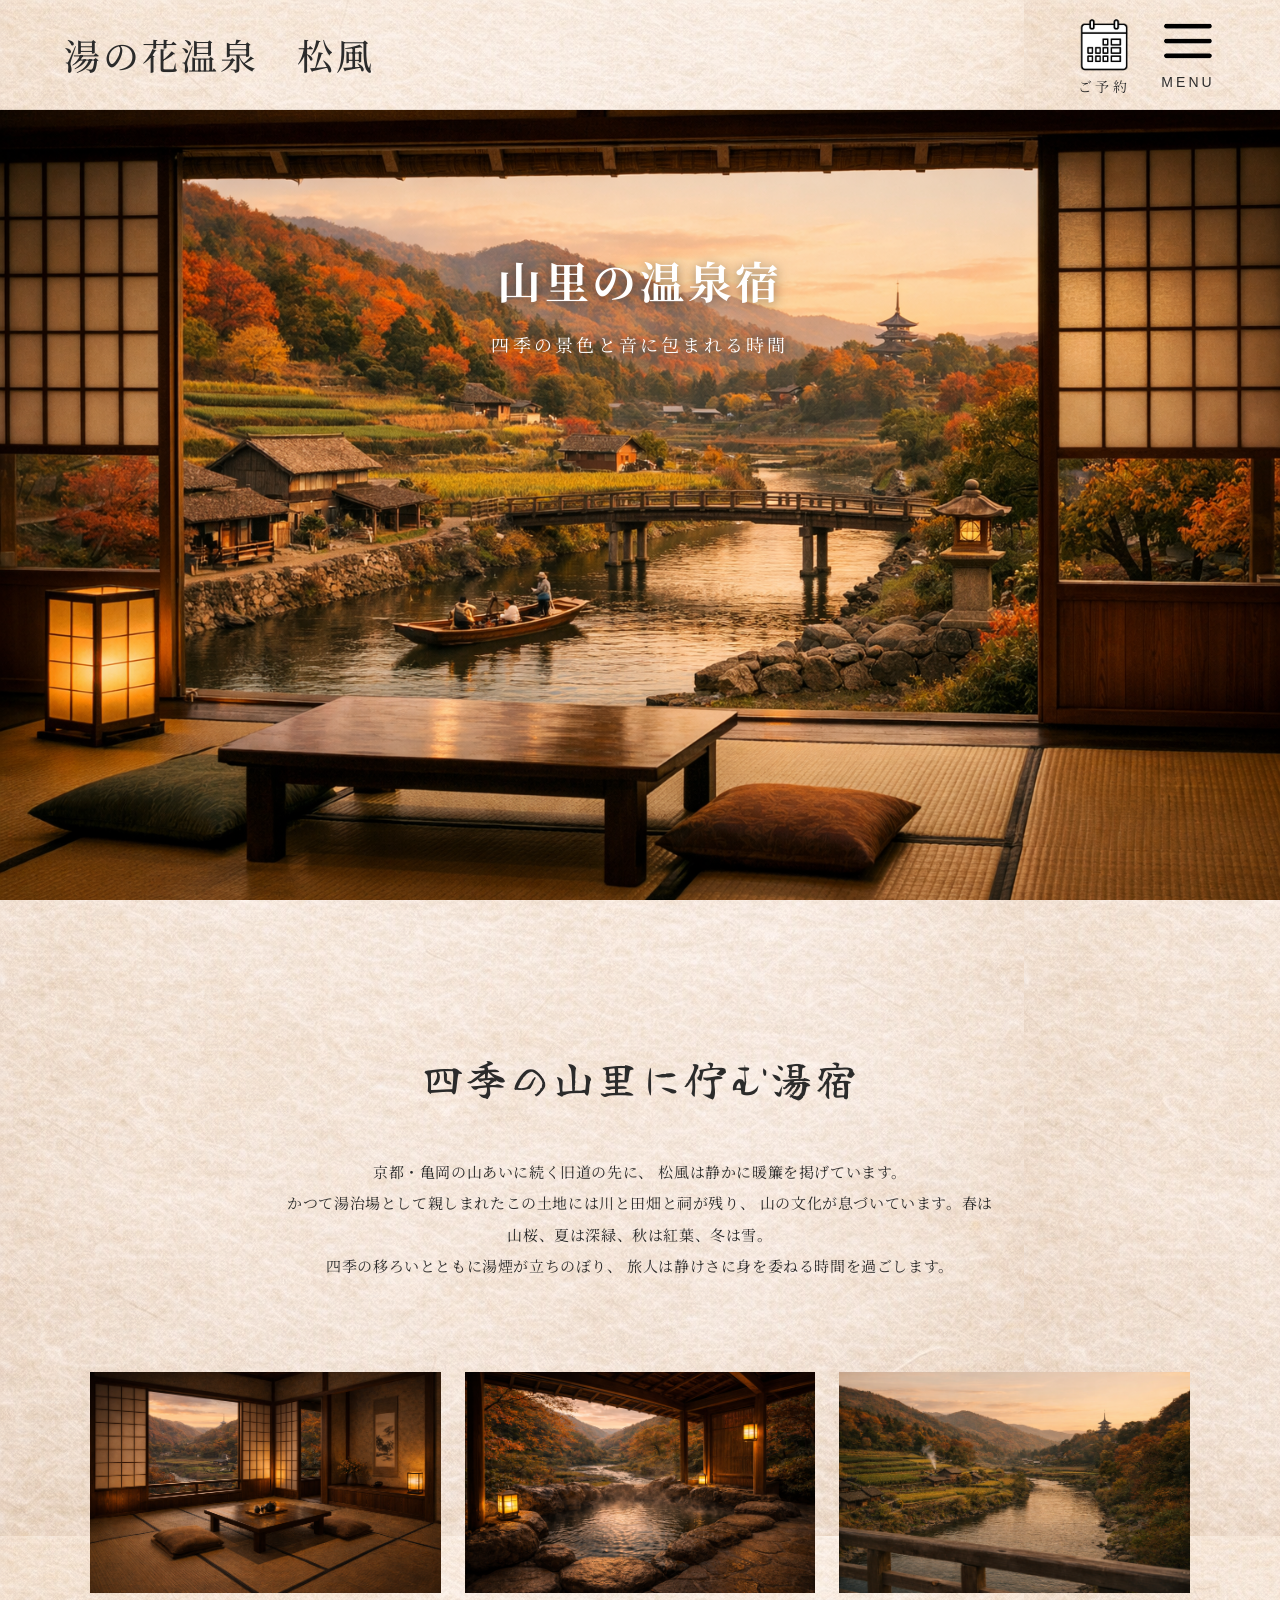
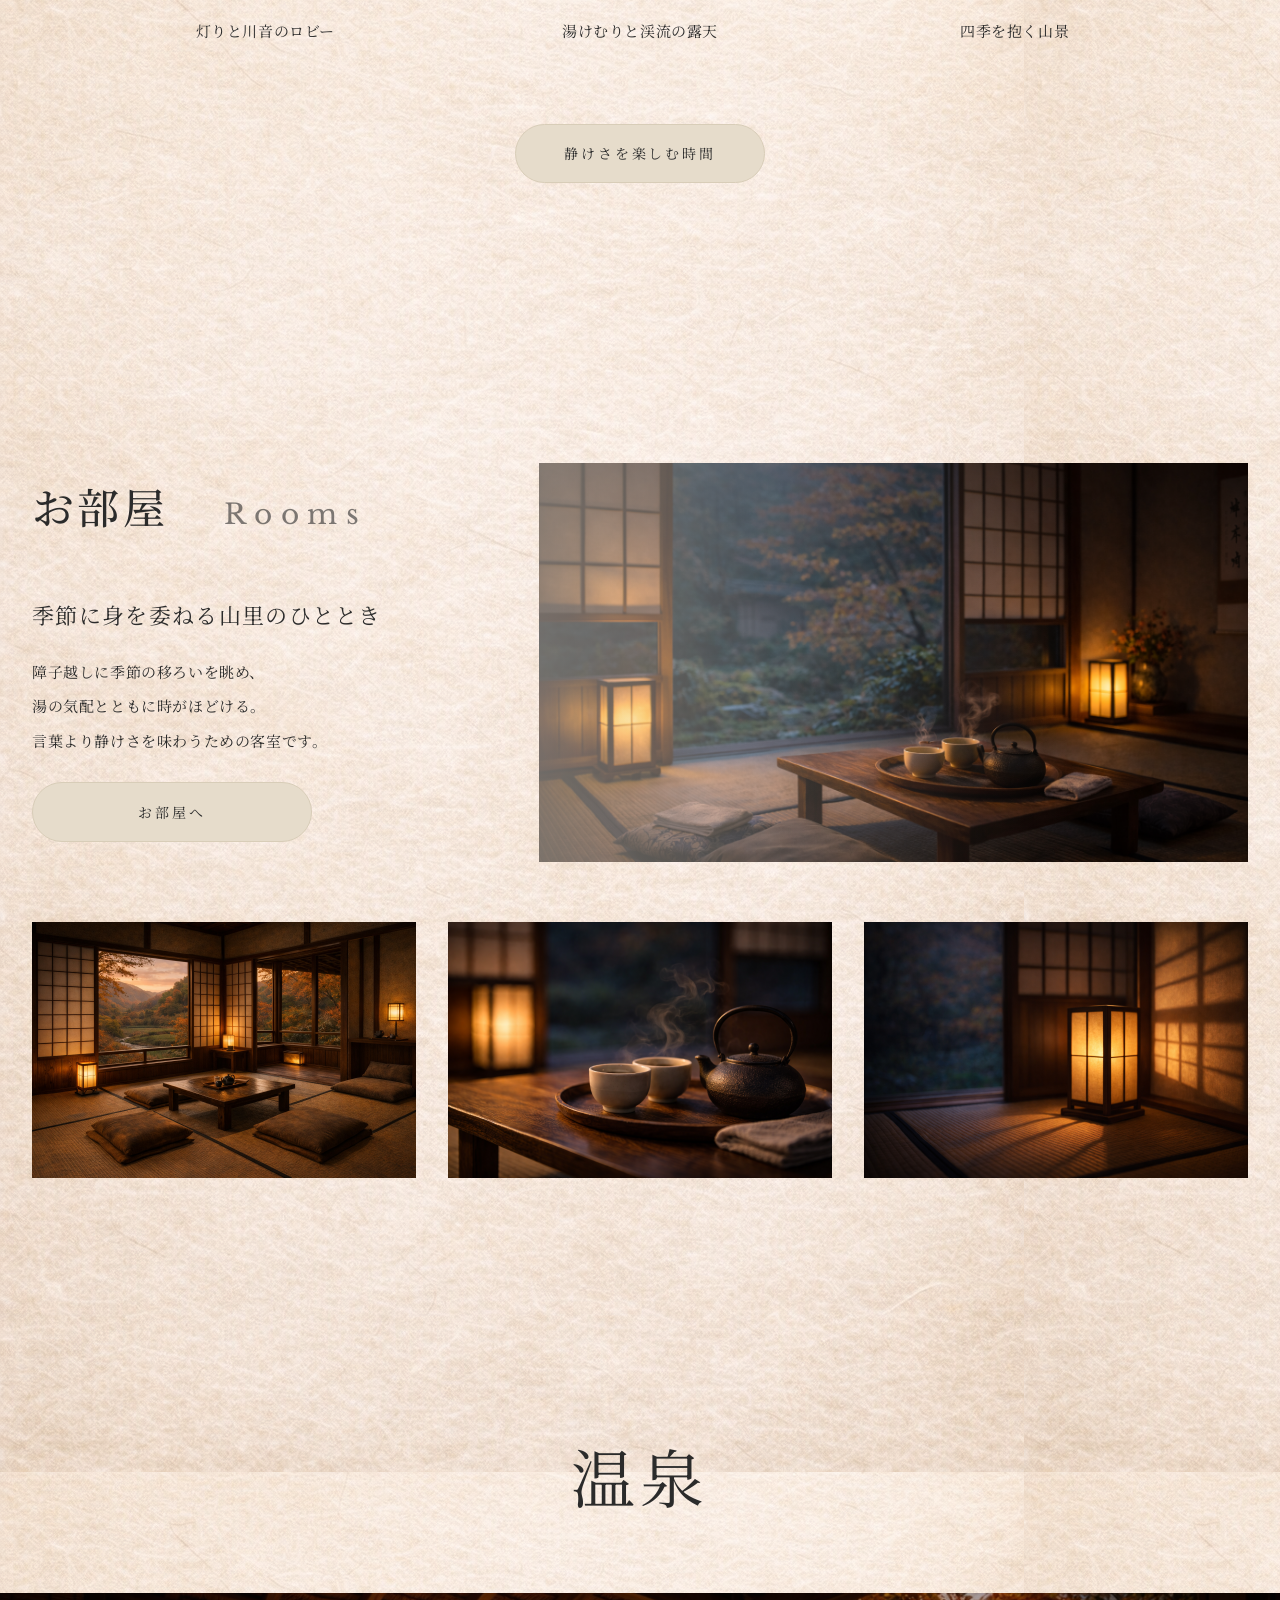
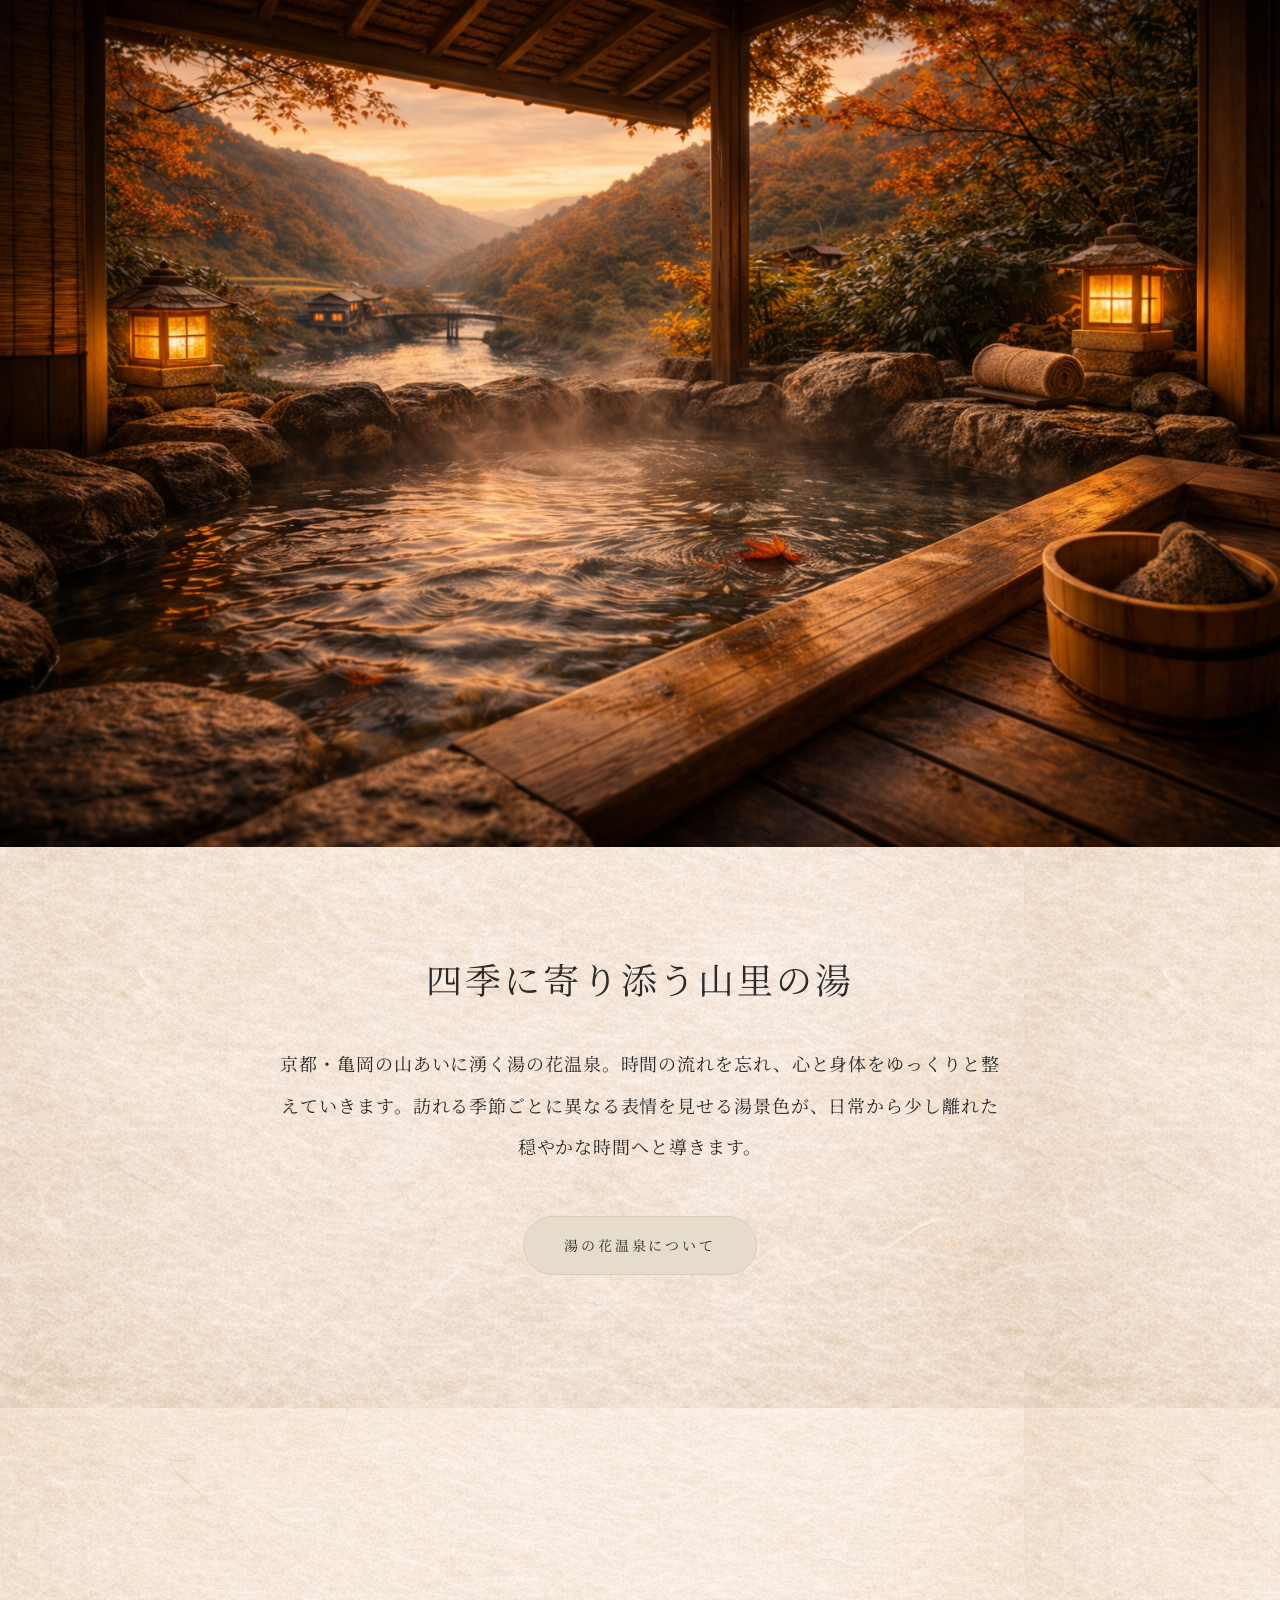
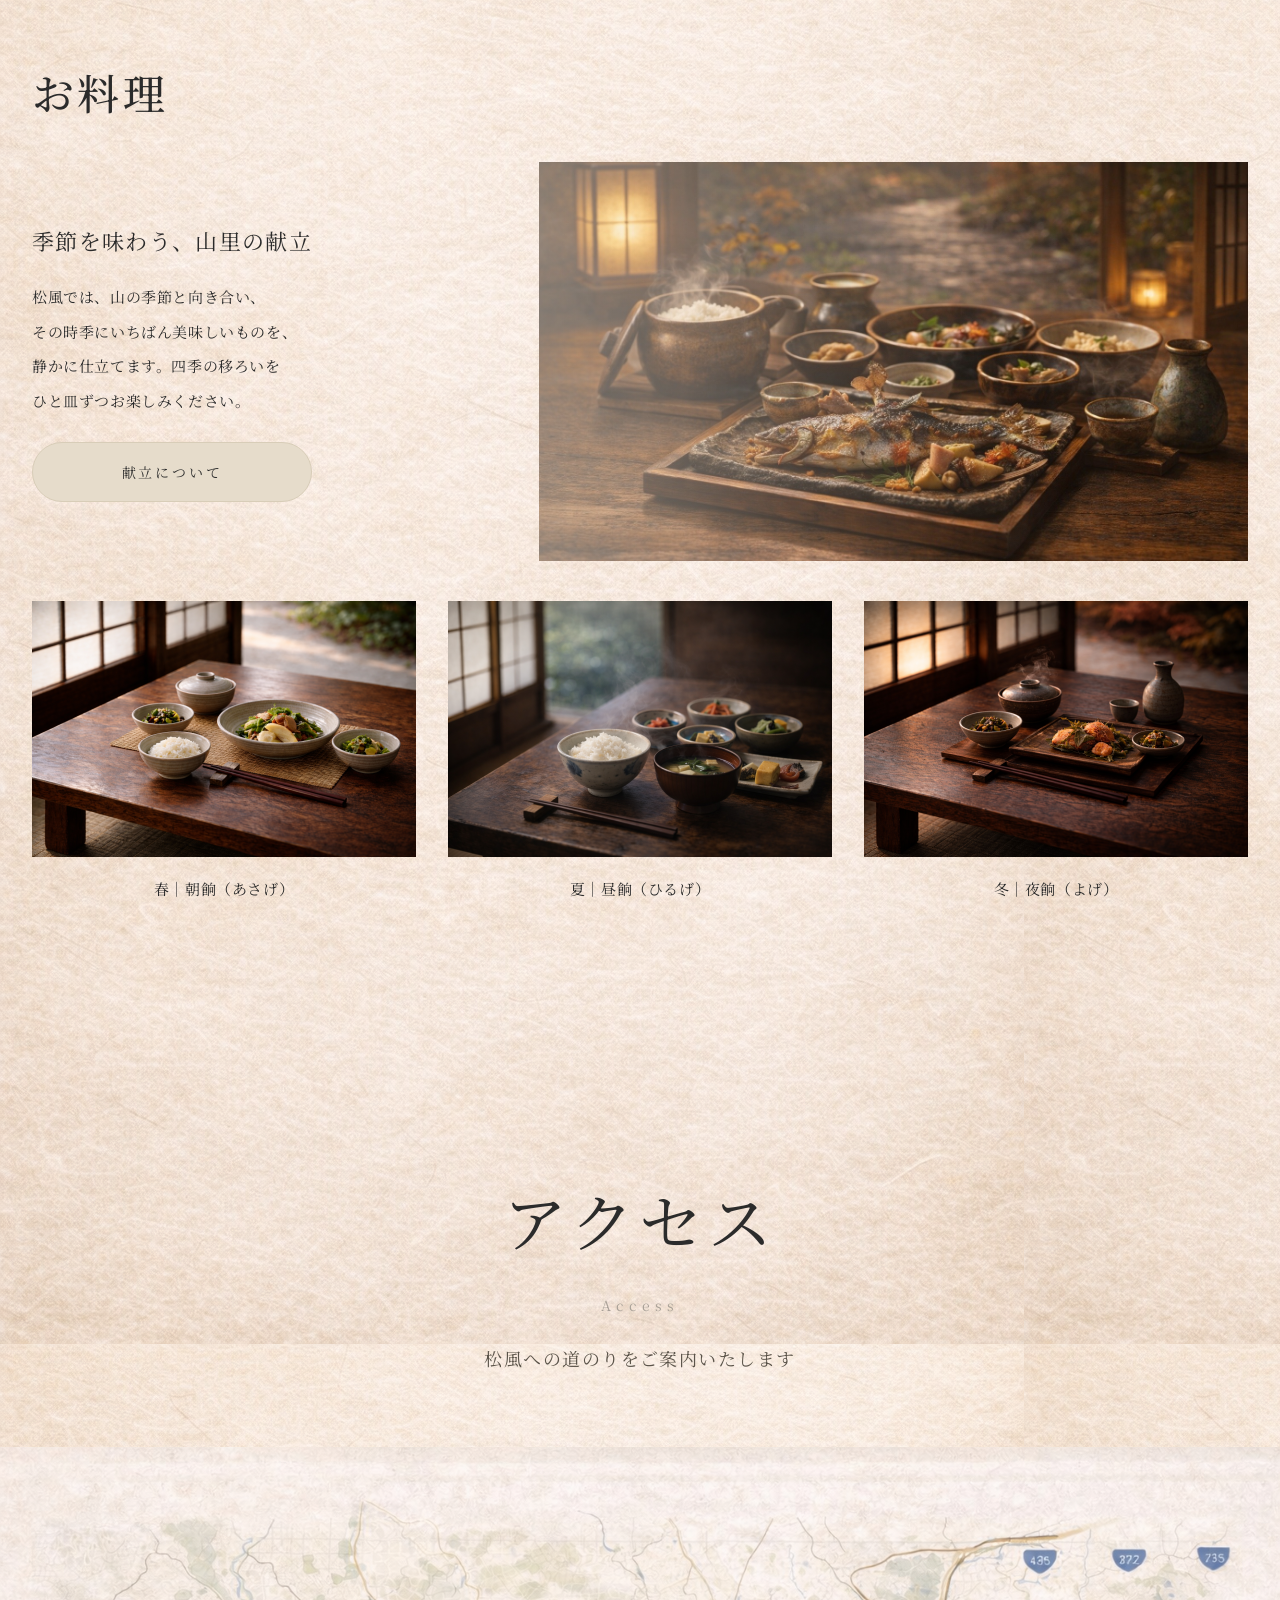
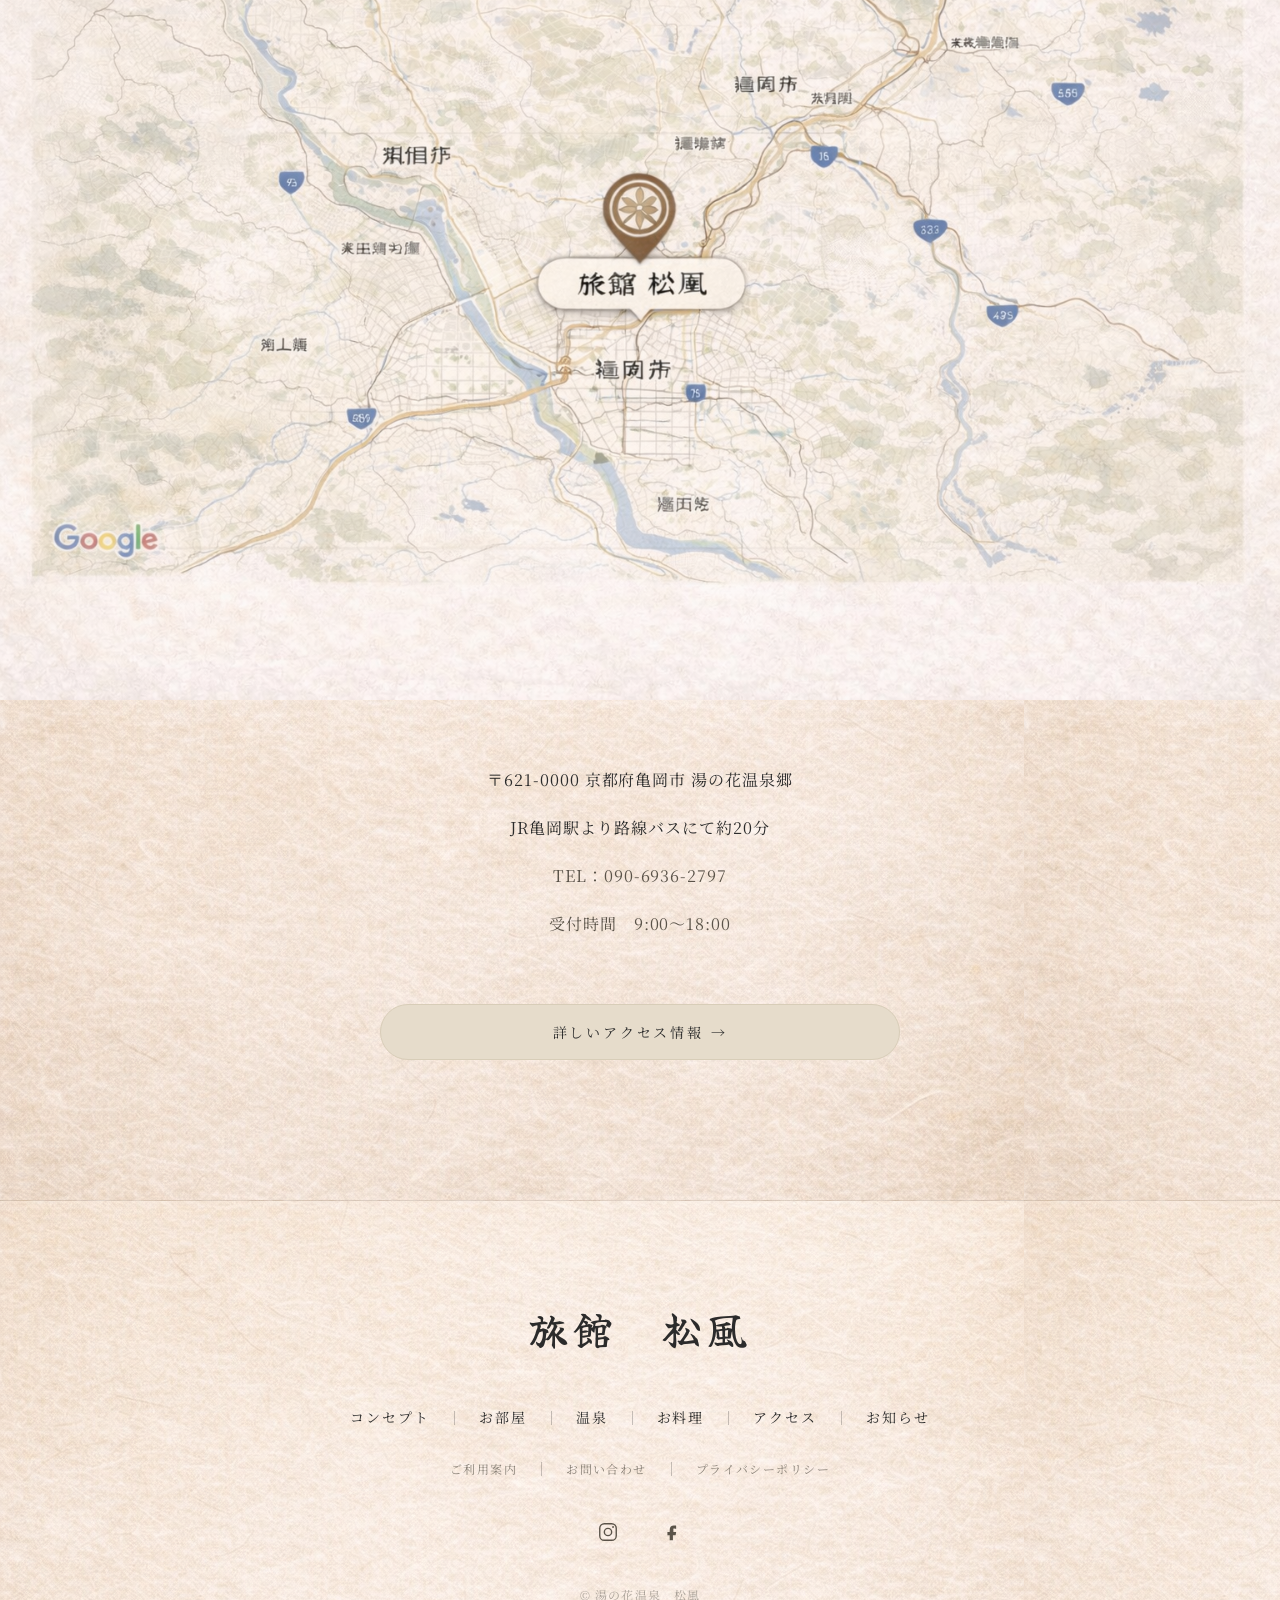
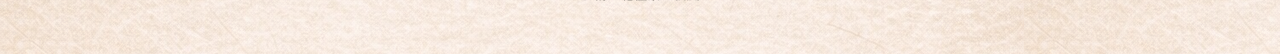
==== commit 407a8b0a: "Figmaデザインに合わせた旅館サイトを完成。 下層ページ・MENU・レスポンシブ・アクセス情報を追加し、GitHub Pages公開の準備をした。  Co-authored-by: Cursor <" ====
--- a/index.html
+++ b/index.html
@@ -1,235 +1,298 @@
 <!DOCTYPE html>
 <html lang="ja">
   <head>
-  <meta charset="UTF-8">
-  <meta name="viewport" content="width=device-width, initial-scale=1.0">
-  <title>松風</title>
-  <link rel="stylesheet" href="css/style.css">
-</head>
-<body>
-  <header class="site-header">
-    <div class="container header-inner">
-      <h1 class="site-title">湯の花温泉　松風</h1>
-
-      <div class="header-actions">
-        <a href="#" class="header-icon">
-          <span class="icon-img">
-            <img src="images/calendar.jpg" alt="予約">
-          </span>
-          <span class="icon-label">ご予約</span>
+    <meta charset="UTF-8">
+    <meta name="viewport" content="width=device-width, initial-scale=1.0">
+    <title>湯の花温泉　松風</title>
+    <link rel="preconnect" href="https://fonts.googleapis.com">
+    <link rel="preconnect" href="https://fonts.gstatic.com" crossorigin>
+    <link href="https://fonts.googleapis.com/css2?family=Libre+Baskerville:ital@0;1&family=Noto+Serif+JP:wght@400;500&family=Yuji+Boku&display=swap" rel="stylesheet">
+    <link rel="stylesheet" href="css/style.css">
+  </head>
+  <body>
+    <header class="site-header">
+      <div class="container header-inner">
+        <a href="index.html" class="site-title-link">
+          <h1 class="site-title">湯の花温泉　松風</h1>
         </a>
 
-        <button class="header-icon menu-button">
-          <span class="icon-img">
-            <img src="images/menu.jpg" alt="メニュー">
-          </span>
-          <span class="icon-label">MENU</span>
-        </button>
+        <div class="header-actions">
+          <a href="contact.html" class="header-icon">
+            <span class="icon-img">
+              <img src="images/calendar.jpg" alt="予約">
+            </span>
+            <span class="icon-label">ご予約</span>
+          </a>
+
+          <button
+            class="header-icon menu-button"
+            type="button"
+            aria-expanded="false"
+            aria-controls="site-menu"
+          >
+            <span class="icon-img">
+              <img src="images/menu.jpg" alt="メニュー">
+            </span>
+            <span class="icon-label">MENU</span>
+          </button>
+        </div>
       </div>
-    </div>
-  </header>
-  <main>
-
-    <!-- Hero -->
-    <section class="hero" id="hero">
-      <div class="hero-visual">
-        <div class="hero-image" aria-label="山里の風景"></div>
-
-        <div class="hero-overlay">
-          <div class="hero-text">
-            <h2 class="hero-catch">山里の温泉宿</h2>
-            <p class="hero-sub">四季の景色と音に包まれる時間</p>
-          </div>
-        </div>
+    </header>
+
+    <div class="menu-overlay" aria-hidden="true"></div>
+
+    <nav class="menu-drawer" id="site-menu" aria-label="サイトメニュー">
+      <button class="menu-close" type="button" aria-label="メニューを閉じる">×</button>
+      <ul class="menu-list">
+        <li><a href="index.html#concept">コンセプト</a></li>
+        <li><a href="rooms.html">お部屋</a></li>
+        <li><a href="onsen.html">温泉</a></li>
+        <li><a href="meal.html">お料理</a></li>
+        <li><a href="access.html">アクセス</a></li>
+        <li><a href="news.html">お知らせ</a></li>
+        <li><a href="contact.html">ご予約</a></li>
+        <li><a href="contact.html">お問い合わせ</a></li>
+      </ul>
+    </nav>
+
+    <main>
+      <section class="hero fade-in" id="hero">
+        <div class="hero-visual">
+          <div class="hero-image" aria-label="山里の風景"></div>
+
+          <div class="hero-overlay">
+            <div class="hero-text">
+              <h2 class="hero-catch">山里の温泉宿</h2>
+              <p class="hero-sub">四季の景色と音に包まれる時間</p>
+            </div>
+          </div>
+        </div>
+      </section>
+
+      <section class="concept fade-in" id="concept">
+        <div class="container">
+          <h2 class="section-title">四季の山里に佇む湯宿</h2>
+
+          <p class="concept-text">
+            京都・亀岡の山あいに続く旧道の先に、
+            松風は静かに暖簾を掲げています。<br>
+            かつて湯治場として親しまれたこの土地には川と田畑と祠が残り、
+            山の文化が息づいています。春は山桜、夏は深緑、秋は紅葉、冬は雪。<br>
+            四季の移ろいとともに湯煙が立ちのぼり、
+            旅人は静けさに身を委ねる時間を過ごします。
+          </p>
+
+          <div class="concept-gallery">
+            <div class="concept-item">
+              <div class="concept-thumb concept-thumb-1" aria-label="ロビー"></div>
+              <p class="concept-caption">灯りと川音のロビー</p>
+            </div>
+
+            <div class="concept-item">
+              <div class="concept-thumb concept-thumb-2" aria-label="露天風呂"></div>
+              <p class="concept-caption">湯けむりと渓流の露天</p>
+            </div>
+
+            <div class="concept-item">
+              <div class="concept-thumb concept-thumb-3" aria-label="山景色"></div>
+              <p class="concept-caption">四季を抱く山景</p>
+            </div>
+          </div>
+
+          <div class="concept-button">
+            <a href="index.html#concept" class="btn-gold">静けさを楽しむ時間</a>
+          </div>
+        </div>
+      </section>
+
+      <section class="rooms fade-in" id="rooms">
+        <div class="container">
+          <div class="section-inner rooms-inner">
+            <div class="section-text rooms-text">
+              <div class="rooms-heading">
+                <h2 class="rooms-ja">お部屋</h2>
+                <span class="rooms-en">Rooms</span>
+              </div>
+              <p class="rooms-lead">季節に身を委ねる山里のひととき</p>
+              <p class="rooms-desc">
+                障子越しに季節の移ろいを眺め、<br>
+                湯の気配とともに時がほどける。<br>
+                言葉より静けさを味わうための客室です。
+              </p>
+              <div class="rooms-btn-desktop">
+                <a href="rooms.html" class="btn-gold">お部屋へ</a>
+              </div>
+            </div>
+
+            <div class="section-visual rooms-visual">
+              <div class="rooms-main-image">
+                <img src="images/room.jpg" alt="客室">
+              </div>
+            </div>
+          </div>
+
+          <div class="rooms-gallery">
+            <div class="rooms-thumb">
+              <img src="images/room1.jpg" alt="客室">
+            </div>
+
+            <div class="rooms-btn-mobile">
+              <a href="rooms.html" class="btn-gold">お部屋へ</a>
+            </div>
+
+            <div class="rooms-thumb">
+              <img src="images/room2.jpg" alt="客室">
+            </div>
+
+            <div class="rooms-thumb">
+              <img src="images/room3.jpg" alt="客室">
+            </div>
+          </div>
+        </div>
+      </section>
+
+      <section class="onsen fade-in" id="onsen">
+        <div class="container">
+          <div class="section-header">
+            <h2 class="section-title">温泉</h2>
+          </div>
+
+          <div class="section-inner onsen-inner">
+            <div class="section-visual onsen-visual">
+              <div class="onsen-image" aria-label="露天風呂イメージ">
+                <img src="images/onsen.jpg" alt="露天風呂">
+              </div>
+            </div>
+
+            <div class="section-text onsen-text">
+              <h3 class="onsen-heading">四季に寄り添う山里の湯</h3>
+              <p class="onsen-desc">
+                京都・亀岡の山あいに湧く湯の花温泉。時間の流れを忘れ、心と身体をゆっくりと整えていきます。訪れる季節ごとに異なる表情を見せる湯景色が、日常から少し離れた穏やかな時間へと導きます。
+              </p>
+              <a href="onsen.html" class="btn-gold">湯の花温泉について</a>
+            </div>
+          </div>
+        </div>
+      </section>
+
+      <section class="meal fade-in" id="meal">
+        <div class="container meal-container">
+          <div class="meal-heading">
+            <h2 class="meal-ja">お料理</h2>
+            <span class="meal-en">Meal</span>
+          </div>
+
+          <div class="section-inner meal-inner">
+            <div class="section-visual meal-visual">
+              <div class="meal-main-image">
+                <img src="images/meal.jpg" alt="お料理">
+              </div>
+            </div>
+
+            <div class="section-text meal-text">
+              <p class="meal-lead">季節を味わう、山里の献立</p>
+
+              <p class="meal-desc">
+                松風では、山の季節と向き合い、<br>
+                その時季にいちばん美味しいものを、<br>
+                静かに仕立てます。四季の移ろいを<br>
+                ひと皿ずつお楽しみください。
+              </p>
+
+              <div class="meal-btn-desktop">
+                <a href="meal.html" class="btn-gold">献立について</a>
+              </div>
+            </div>
+          </div>
+
+          <div class="meal-gallery">
+            <div class="meal-thumb">
+              <img src="images/meal1.jpg" alt="料理イメージ1">
+              <p class="meal-caption">春｜朝餉（あさげ）</p>
+            </div>
+
+            <div class="meal-thumb">
+              <img src="images/meal2.jpg" alt="料理イメージ2">
+              <p class="meal-caption">夏｜昼餉（ひるげ）</p>
+            </div>
+
+            <div class="meal-thumb">
+              <img src="images/meal3.jpg" alt="料理イメージ3">
+              <p class="meal-caption">冬｜夜餉（よげ）</p>
+            </div>
+          </div>
+
+          <div class="meal-btn-mobile">
+            <a href="meal.html" class="btn-gold">献立について</a>
+          </div>
+        </div>
+      </section>
+
+      <section class="access fade-in" id="access">
+        <div class="container">
+          <div class="section-header access-header">
+            <h2 class="section-title">アクセス</h2>
+            <p class="section-en">Access</p>
+            <p class="access-lead">松風への道のりをご案内いたします</p>
+          </div>
+
+          <div class="access-map">
+            <img src="images/access.jpg" alt="松風の地図">
+          </div>
+
+          <div class="access-info">
+            <p class="access-address">〒621-0000 京都府亀岡市 湯の花温泉郷</p>
+            <p class="access-route">JR亀岡駅より路線バスにて約20分</p>
+            <p class="access-phone"><a href="tel:09069362797" class="tel-link">TEL：090-6936-2797</a></p>
+            <p class="access-hours">受付時間　9:00〜18:00</p>
+            <a href="access.html" class="btn-gold btn-access">詳しいアクセス情報 →</a>
+          </div>
+        </div>
+      </section>
+    </main>
+
+    <footer class="site-footer">
+      <div class="container footer-inner">
+        <p class="footer-logo">旅館　松風</p>
+
+        <nav class="footer-nav" aria-label="フッターナビゲーション">
+          <ul class="footer-nav-list">
+            <li><a href="index.html#concept">コンセプト</a></li>
+            <li><a href="rooms.html">お部屋</a></li>
+            <li><a href="onsen.html">温泉</a></li>
+            <li><a href="meal.html">お料理</a></li>
+            <li><a href="access.html">アクセス</a></li>
+            <li><a href="news.html">お知らせ</a></li>
+          </ul>
+        </nav>
+
+        <nav class="footer-sub" aria-label="フッターサブナビゲーション">
+          <ul class="footer-sub-list">
+            <li><a href="terms.html">ご利用案内</a></li>
+            <li><a href="contact.html">お問い合わせ</a></li>
+            <li><a href="privacy.html">プライバシーポリシー</a></li>
+          </ul>
+        </nav>
+
+        <div class="footer-sns">
+          <a href="https://www.instagram.com/keisen0204?utm_source=qr" class="footer-sns-link" aria-label="Instagram" target="_blank" rel="noopener noreferrer">
+            <svg width="22" height="22" viewBox="0 0 24 24" fill="none" aria-hidden="true">
+              <rect x="3" y="3" width="18" height="18" rx="5" stroke="currentColor" stroke-width="1.5"/>
+              <circle cx="12" cy="12" r="4" stroke="currentColor" stroke-width="1.5"/>
+              <circle cx="17.5" cy="6.5" r="1" fill="currentColor"/>
+            </svg>
+          </a>
+          <a href="#" class="footer-sns-link" aria-label="Facebook">
+            <svg width="22" height="22" viewBox="0 0 24 24" fill="none" aria-hidden="true">
+              <path d="M14 8.5h2.5V5H14c-2.8 0-4.5 1.7-4.5 4.5V12H7v3.5h2.5V21h3.5v-5.5H16l.5-3.5h-3V9c0-.8.7-1.5 1.5-1.5Z" fill="currentColor"/>
+            </svg>
+          </a>
+        </div>
+
+        <p class="footer-copy">© 湯の花温泉　松風</p>
       </div>
-    </section>
-
-    <!-- Concept -->
-    <section class="concept" id="concept">
-      <div class="container">
-        <h2 class="section-title">四季の山里に佇む湯宿</h2>
-
-        <p class="concept-text">
-          京都・亀岡の山あいに続く旧道の先に、
-          松風は静かに暖簾を掲げています。<br>
-          かつて湯治場として親しまれたこの土地には川と田畑と祠が残り、
-          山の文化が息づいています。春は山桜、夏は深緑、秋は紅葉、冬は雪。<br>
-          四季の移ろいとともに湯煙が立ちのぼり、
-          旅人は静けさに身を委ねる時間を過ごします。
-        </p>
-
-        <div class="concept-gallery">
-          <div class="concept-item">
-            <div class="concept-thumb concept-thumb-1" aria-label="ロビー"></div>
-            <p class="concept-caption">灯りと川音のロビー</p>
-          </div>
-
-          <div class="concept-item">
-            <div class="concept-thumb concept-thumb-2" aria-label="露天風呂"></div>
-            <p class="concept-caption">湯けむりと渓流の露天</p>
-          </div>
-
-          <div class="concept-item">
-            <div class="concept-thumb concept-thumb-3" aria-label="山景色"></div>
-            <p class="concept-caption">四季を抱く山景</p>
-          </div>
-        </div>
-
-        <div class="concept-button">
-          <a href="#" class="btn-gold">静けさを愉しむ時間</a>
-        </div>
-      </div>
-    </section>
-
-    <!-- Rooms -->
-    <section class="rooms" id="rooms">
-      <div class="container">
-
-        <div class="section-inner rooms-inner">
-          <div class="section-text rooms-text">
-            <div class="rooms-heading">
-              <h2 class="rooms-ja">お部屋</h2>
-              <span class="rooms-en">Rooms</span>
-            </div>
-            <p class="rooms-lead">季節に身を委ねる、山里のひととき</p>
-            <p class="rooms-desc">
-              障子越しに季節の移ろいを眺め、<br>
-              湯の気配とともに時がほどける。<br>
-              言葉より静けさを味わうための客室です。
-            </p>
-            <div class="rooms-btn-desktop">
-              <a href="#" class="btn-gold">季の客室へ</a>
-            </div>
-          </div>
-
-          <div class="section-visual rooms-visual">
-            <div class="rooms-main-image">
-              <img src="images/room.jpg" alt="客室">
-            </div>
-          </div>
-        </div>
-        <div class="rooms-gallery">
-          <div class="rooms-thumb">
-            <img src="images/room1.jpg" alt="客室">
-          </div>
-
-          <div class="rooms-btn-mobile">
-            <a href="#" class="btn-gold">季の客室へ</a>
-          </div>
-
-          <div class="rooms-thumb">
-            <img src="images/room2.jpg" alt="客室">
-          </div>
-
-          <div class="rooms-thumb">
-            <img src="images/room3.jpg" alt="客室">
-          </div>
-        </div>
-      </div>
-    </section>
-
-    <!-- Onsen -->
-    <section class="onsen" id="onsen">
-      <div class="container">
-        <div class="section-header">
-          <h2 class="section-title">温泉</h2>
-        </div>
-
-        <div class="section-inner onsen-inner">
-          <div class="section-visual onsen-visual">
-            <div class="onsen-image" aria-label="露天風呂イメージ">
-              <img src="images/onsen.jpg" alt="露天風呂">
-            </div>
-          </div>
-
-          <div class="section-text onsen-text">
-            <h3 class="onsen-heading">四季に寄り添う山里の湯</h3>
-            <p class="onsen-desc">
-              京都・亀岡の山あいに湧く湯の花温泉。時間の流れを忘れ、心と身体をゆっくりと整えていきます。訪れる季節ごとに異なる表情を見せる湯景色が、日常から少し離れた穏やかな時間へと導きます。
-            </p>
-            <a href="#" class="btn-gold">湯の花温泉について→</a>
-          </div>
-        </div>
-      </div>
-    </section>
-
-    <!-- Meal -->
-    <section class="meal" id="meal">
-      <div class="container">
-
-        <!-- 独立タイトル -->
-        <div class="meal-heading">
-          <h2 class="meal-ja">お料理</h2>
-          <span class="meal-en">Meal</span>
-        </div>
-
-        <div class="section-inner meal-inner">
-          <div class="section-text meal-text">
-            <p class="meal-lead">季節を映す、山里の献立</p>
-
-            <p class="meal-desc">
-              松風では、山の季節と向き合い、<br>
-              その時季にいちばん美味しいものを、<br>
-              静かに仕立てます。四季の移ろいを<br>
-              ひと皿ずつお楽しみください。
-            </p>
-            <div class="meal-btn">
-              <a href="#" class="btn-gold">献立について</a>
-            </div>
-          </div>
-
-          <div class="section-visual meal-visual">
-            <div class="meal-main-image">
-              <img src="images/meal.jpg" alt="お料理">
-            </div>
-          </div>
-        </div>
-
-        <div class="meal-gallery">
-          <div class="meal-thumb">
-            <img src="images/meal1.jpg" alt="料理イメージ1">
-            <p class="meal-caption">春｜朝餉（あさげ）</p>
-          </div>
-
-          <div class="meal-thumb">
-            <img src="images/meal2.jpg" alt="料理イメージ2">
-            <p class="meal-caption">夏｜昼餉（ひるげ）</p>
-          </div>
-
-          <div class="meal-thumb">
-            <img src="images/meal3.jpg" alt="料理イメージ3">
-            <p class="meal-caption">冬｜夜餉（よげ）</p>
-          </div>
-        </div>
-
-        
-
-
-      </div>
-    </section>
-
-    <!-- Access -->
-    <section class="access" id="access">
-      <div class="container">
-        <div class="section-header">
-          <h2 class="section-title">アクセス</h2>
-          <p class="section-en">Access</p>
-        </div>
-
-        <div class="section-inner access-inner">
-          <div class="section-visual access-visual">
-            <div class="access-map" aria-label="地図"></div>
-          </div>
-
-          <div class="section-text access-info">
-            <p>〒621-0000 京都府亀岡市 湯の花温泉郷</p>
-            <p>JR亀岡駅より路線バスにて約20分</p>
-            <a href="#" class="btn-gold">詳しいアクセス情報</a>
-          </div>
-        </div>
-      </div>
-    </section>
-
-  </main>
-</body>
-</html>+    </footer>
+
+    <script src="js/main.js"></script>
+  </body>
+</html>
--- a/css/style.css
+++ b/css/style.css
@@ -24,6 +24,24 @@
   padding: 0 clamp(16px, 5vw, 40px);
 }
 
+img,
+video,
+canvas {
+  max-width: 100%;
+  height: auto;
+  display: block;
+}
+
+html {
+  overflow-x: hidden;
+  width: 100%;
+  scroll-behavior: smooth;
+}
+
+body.menu-open {
+  overflow: hidden;
+}
+
 /* ===============================
    Header
 ================================= */
@@ -39,7 +57,6 @@
   align-items: center;
   z-index: 1000;
   border-bottom: 1px solid rgba(0,0,0,0.08);
-  /* overflow: hidden; */
   padding: 0 24px;
   box-sizing: border-box;
 }
@@ -47,19 +64,24 @@
 .header-inner {
   display: flex;
   justify-content: space-between;
-  align-items: flex-start;
+  align-items: center;
   width: 100%;
   gap: 12px;
   min-width: 0;
 }
 
 .site-title {
-  font-size: 26px;
+  font-size: 36px;
   letter-spacing: 0.08em;
   font-weight: 500;
+  line-height: 1.2;
   white-space: nowrap;
-  overflow: hidden;
-  text-overflow: ellipsis;
+  flex-shrink: 0;
+}
+
+.site-title-link {
+  text-decoration: none;
+  color: inherit;
   min-width: 0;
 }
 
@@ -69,7 +91,6 @@
   gap: 28px;
 }
 
-.reservation-link,
 .menu-button {
   font-size: 14px;
   letter-spacing: 0.2em;
@@ -111,6 +132,91 @@
 /* 微調整：MENUアイコンを少し上に（ラベルと高さを揃える） */
 .header-actions .header-icon:last-child {
   transform: translateY(-4px);
+}
+
+/* ===============================
+   Menu Drawer
+================================= */
+
+.menu-overlay {
+  position: fixed;
+  inset: 0;
+  background: rgba(43, 43, 43, 0.45);
+  z-index: 1100;
+  opacity: 0;
+  visibility: hidden;
+  transition: opacity 0.35s ease, visibility 0.35s ease;
+}
+
+.menu-overlay.is-open {
+  opacity: 1;
+  visibility: visible;
+}
+
+.menu-drawer {
+  position: fixed;
+  top: 0;
+  right: 0;
+  width: min(320px, 85vw);
+  height: 100%;
+  padding: 88px 36px 40px;
+  background: url("../images/paper.jpg") repeat;
+  border-left: 1px solid rgba(0, 0, 0, 0.08);
+  z-index: 1200;
+  transform: translateX(100%);
+  transition: transform 0.35s ease;
+}
+
+.menu-drawer.is-open {
+  transform: translateX(0);
+}
+
+.menu-close {
+  position: absolute;
+  top: 24px;
+  right: 24px;
+  width: 40px;
+  height: 40px;
+  border: none;
+  background: none;
+  font-size: 28px;
+  line-height: 1;
+  color: #2b2b2b;
+  cursor: pointer;
+}
+
+.menu-list {
+  list-style: none;
+  display: flex;
+  flex-direction: column;
+  gap: 28px;
+}
+
+.menu-list a {
+  font-size: 15px;
+  letter-spacing: 0.14em;
+  color: #2b2b2b;
+  text-decoration: none;
+  transition: opacity 0.3s;
+}
+
+.menu-list a:hover {
+  opacity: 0.6;
+}
+
+/* ===============================
+   Fade-in Animation
+================================= */
+
+.fade-in {
+  opacity: 0;
+  transform: translateY(24px);
+  transition: opacity 0.8s ease, transform 0.8s ease;
+}
+
+.fade-in.is-visible {
+  opacity: 1;
+  transform: translateY(0);
 }
 
 
@@ -170,12 +276,6 @@
   position: relative;
 }
 
-/* heroだけはsectionのpaddingを打ち消す */
-.hero {
-  padding: 0;
-  width: 100%;
-}
-
 .section-header {
   text-align: center;
   margin-bottom: 100px;
@@ -241,7 +341,6 @@
 .concept-thumb {
   width: 100%;
   aspect-ratio: 19 / 12;
-  border-radius: 0;
   background-size: cover;
   background-position: center;
   margin-bottom: 24px;
@@ -277,17 +376,6 @@
   margin-top: 60px;
 }
 
-/* Concept内のボタンだけ大きめ */
-.concept .btn-gold {
-  display: inline-block;
-  margin: 0 auto;
-  padding: 18px 48px;
-  font-size: 14px;
-  letter-spacing: 0.14em;
-  background: #e3d9c6;
-  border-radius: 50px;
-}
-
 /* ===============================
    Two Column Sections
 ================================= */
@@ -299,11 +387,6 @@
   gap: 80px;
 }
 
-.section-inner.reverse {
-  grid-template-columns: 1fr 1fr;
-}
-
-/* グローバルな.section-text制限をrooms専用に */
 .rooms .section-text {
   max-width: 520px;
 }
@@ -323,11 +406,8 @@
   display: flex;
   align-items: baseline;
   gap: 56px;
-  margin-top: 0;
   margin-bottom: 64px;
 }
-
-
 
 .rooms-heading .rooms-ja {
   font-size: 42px;
@@ -335,8 +415,6 @@
   letter-spacing: 0.08em;
   line-height: 1.1;
 }
-
-
 
 .rooms-en {
   font-family: "Libre Baskerville", serif;
@@ -384,8 +462,6 @@
 .rooms .btn-gold {
   width: 280px;
   height: 60px;
-  border-radius: 40px;
-  background: #E5D3A3;
   display: flex;
   align-items: center;
   justify-content: center;
@@ -452,7 +528,7 @@
 }
 
 /* ===============================
-   Onsen Section (Restore Previous PC Layout)
+   Onsen Section
 ================================= */
 
 .onsen {
@@ -525,60 +601,7 @@
 }
 
 /* ===============================
-   Onsen Mobile
-================================= */
-
-@media (max-width: 768px) {
-
-  .onsen {
-    padding: 60px 0 80px;
-  }
-
-  .onsen .section-header {
-    margin-bottom: 24px;
-  }
-
-  .onsen .section-title {
-    font-size: 28px;
-    letter-spacing: 0.12em;
-  }
-
-  /* スマホは左右ピタにしない */
-  .onsen-image {
-    width: 100%;
-    margin: 0 0 40px 0;
-  }
-
-  .onsen-image img {
-    width: 100%;
-    height: auto;
-    object-fit: contain;
-  }
-
-  .onsen-text {
-    padding: 0 18px;
-  }
-
-  .onsen-text h3 {
-    font-size: 20px;
-    line-height: 1.7;
-    margin-bottom: 16px;
-  }
-
-  .onsen-text p {
-    font-size: 14px;
-    line-height: 2.1;
-    margin-bottom: 24px;
-  }
-
-  .onsen .btn-gold {
-    height: 50px;
-    padding: 0 24px;
-  }
-}
-
-/* ===============================
-   Meal Section (Desktop Base)
+   Meal Section
 ================================= */
 
 /* PCでRoomsと揃えるためさらに下げる */
@@ -600,28 +623,35 @@
   margin-top: 0;
 }
 
+.meal-text {
+  grid-column: 1;
+  grid-row: 1;
+}
+
+.meal-visual {
+  grid-column: 2;
+  grid-row: 1;
+}
+
 .meal .section-text {
   max-width: 520px;
   margin-top: 0;
-}
-
-.meal .section-text {
   display: flex;
   flex-direction: column;
   justify-content: flex-start;
 }
 
-  .meal-ja {
-    font-size: 42px;
-    font-weight: 500;
-    letter-spacing: 0.08em;
-    margin-top: 120px;
-    margin-bottom: 32px;
-  }
-
-  .meal-en {
-    display: none;
-  }
+.meal-heading .meal-ja {
+  font-size: 42px;
+  font-weight: 500;
+  letter-spacing: 0.08em;
+  margin-top: 120px;
+  margin-bottom: 32px;
+}
+
+.meal-heading .meal-en {
+  display: none;
+}
 
 .meal-lead {
   font-size: 22px;
@@ -640,11 +670,13 @@
 .meal .btn-gold {
   width: 280px;
   height: 60px;
-  border-radius: 40px;
-  background: #E5D3A3;
   display: flex;
   align-items: center;
   justify-content: center;
+}
+
+.meal-btn-mobile {
+  display: none;
 }
 
 .meal-main-image {
@@ -711,43 +743,97 @@
   margin: 0 auto;
 }
 
-/* キャプション強制中央（最終上書き） */
-
-.meal-gallery > div p {
-  margin: 18px 0 0;
+.meal-caption {
+  display: block;
+  width: 100%;
+  text-align: center;
+  margin: 18px auto 0;
   font-size: 15px;
   letter-spacing: 0.04em;
-  text-align: center !important;
-}
-
-/* 強制キャプション中央揃え（HTML構造差異対策） */
-.meal-caption {
+}
+
+/* ===============================
+   Access
+================================= */
+
+.access {
+  padding: 160px 0 140px;
+}
+
+.access .section-header {
+  margin-bottom: 72px;
+}
+
+.access-lead {
+  margin-top: 24px;
+  font-size: 18px;
+  letter-spacing: 0.08em;
+  line-height: 1.8;
+  color: #5a5349;
+}
+
+.access-map {
+  width: 100vw;
+  margin-left: calc(50% - 50vw);
+  margin-right: calc(50% - 50vw);
+  margin-bottom: 64px;
+  overflow: hidden;
+}
+
+.access-map img {
+  width: 100%;
+  height: auto;
   display: block;
-  width: 100%;
-  text-align: center !important;
-  margin: 18px auto 0;
-}
-
-/* ===============================
-   Access
-================================= */
-
-.access-inner {
+  object-fit: cover;
+}
+
+.access-info {
+  text-align: center;
+  max-width: 640px;
+  margin: 0 auto;
+}
+
+.access-info p {
+  margin-bottom: 16px;
+  font-size: 16px;
+  letter-spacing: 0.06em;
+  line-height: 2;
+}
+
+.access-phone {
+  margin-top: 8px;
+}
+
+.access-hours {
+  margin-bottom: 0;
+}
+
+.access-phone,
+.access-hours {
+  color: #5a5349;
+}
+
+.tel-link,
+.mailto-link {
+  color: inherit;
+  text-decoration: none;
+  transition: opacity 0.3s;
+}
+
+.tel-link:hover,
+.mailto-link:hover {
+  opacity: 0.6;
+}
+
+.btn-access {
   display: flex;
-  gap: 80px;
-  align-items: center;
-}
-
-.access-map {
-  width: 100%;
-  height: 320px;
-  background: #ddd;
-  border-radius: 20px;
-}
-
-.access-info p {
-  margin-bottom: 20px;
-  font-size: 18px;
+  align-items: center;
+  justify-content: center;
+  width: 100%;
+  max-width: 520px;
+  height: 56px;
+  margin: 48px auto 0;
+  letter-spacing: 0.16em;
 }
 
 /* ===============================
@@ -755,7 +841,9 @@
 ================================= */
 
 .btn-gold {
-  display: inline-block;
+  display: inline-flex;
+  align-items: center;
+  justify-content: center;
   padding: 16px 48px;
   border-radius: 40px;
   background: #e6dccb;
@@ -764,7 +852,7 @@
   text-decoration: none;
   font-size: 14px;
   letter-spacing: 0.2em;
-  transition: 0.3s;
+  transition: background 0.3s ease, transform 0.3s ease;
 }
 
 .btn-gold:hover {
@@ -773,7 +861,15 @@
 }
 
 /* ===============================
-   Responsive (Mobile First Step)
+   Rooms Button Toggle (PC default)
+================================= */
+
+.rooms-btn-mobile {
+  display: none;
+}
+
+/* ===============================
+   Responsive
 ================================= */
 
 /* ===============================
@@ -832,10 +928,10 @@
   }
 
   .site-title {
-    font-size: 16px;
+    font-size: 22px;
     letter-spacing: 0.06em;
     white-space: nowrap;
-    max-width: 55%;
+    max-width: 58%;
   }
 
   .header-actions {
@@ -908,13 +1004,15 @@
 
   .concept-gallery {
     grid-template-columns: 1fr;
-    gap: 36px;
-    max-width: 420px;
+    gap: 28px;
+    max-width: 100%;
     margin: 0 auto 64px;
+    padding: 0;
   }
 
   .concept-thumb {
-    border-radius: 24px;
+    border-radius: 0;
+    aspect-ratio: 16 / 10;
   }
 
   .concept-caption {
@@ -926,7 +1024,6 @@
   .concept .btn-gold {
     padding: 14px 28px;
     font-size: 13px;
-    margin-top: 12px;
   }
 
   /* ===============================
@@ -944,8 +1041,49 @@
   }
 
   .rooms-heading {
-    gap: 20px;
+    gap: 16px;
     margin-bottom: 32px;
+    width: 100%;
+  }
+
+  .rooms-heading::after {
+    content: "";
+    flex: 1;
+    height: 1px;
+    background: rgba(43, 43, 43, 0.22);
+    align-self: center;
+    min-width: 32px;
+  }
+
+  .meal-heading {
+    display: flex;
+    align-items: center;
+    gap: 16px;
+    width: 100%;
+    text-align: left;
+    justify-content: flex-start;
+  }
+
+  .meal-heading::after {
+    content: "";
+    flex: 1;
+    height: 1px;
+    background: rgba(43, 43, 43, 0.22);
+    align-self: center;
+    min-width: 32px;
+  }
+
+  .meal-heading .meal-ja,
+  .meal-heading .meal-en {
+    display: inline;
+    margin: 0;
+  }
+
+  .meal-heading .meal-en {
+    font-family: "Libre Baskerville", serif;
+    font-size: 16px;
+    letter-spacing: 0.2em;
+    opacity: 0.6;
   }
 
   .rooms-heading .rooms-ja {
@@ -1002,7 +1140,6 @@
   /* ボタン余白調整 */
 
   .rooms .btn-gold {
-    writing-mode: horizontal-tb;
     width: 70%;
     height: 52px;
     margin: 16px auto 0;
@@ -1011,30 +1148,34 @@
     justify-content: center;
   }
 
-  /* ===============================
-     Meal Mobile Layout (Figma Exact Match)
-  ================================= */
-
+  /* Meal */
   .meal {
     padding: 80px 0 56px;
   }
 
-  /* 1カラム縦並び */
   .meal .section-inner {
     display: flex;
     flex-direction: column;
     gap: 28px;
   }
 
-  /* テキスト幅制限解除（PCの520px固定を無効化） */
-  .meal .section-text {
+  .meal-text,
+  .meal-visual {
+    grid-column: auto;
+    grid-row: auto;
+  }
+
+  .meal-visual {
+    order: 1;
+  }
+
+  .meal-text {
+    order: 2;
     max-width: 100%;
     width: 100%;
   }
 
-  /* メイン画像（見出しの下に配置） */
   .meal-main-image {
-    order: 0;
     width: 100%;
     aspect-ratio: 16 / 9;
     overflow: hidden;
@@ -1046,35 +1187,19 @@
     object-fit: cover;
   }
 
-  /* モバイルではグラデーション削除 */
   .meal-main-image::before {
     display: none;
   }
 
-  /* 「お料理」見出しを一番上に */
-  .meal-heading {
-    order: -1;
-    text-align: center;
-    margin-top: 0;
-  }
-
-  /* 見出し中央 */
-  .meal-heading {
-    text-align: center;
-    margin-top: 8px;
-  }
-
-  .meal-ja {
+  .meal-heading .meal-ja {
     font-size: 28px;
     letter-spacing: 0.1em;
-    margin-bottom: 8px;
-  }
-
-  .meal-en {
-    display: block;
-    font-size: 14px;
-    letter-spacing: 0.25em;
-    margin-bottom: 16px;
+    margin-top: 0;
+    margin-bottom: 0;
+  }
+
+  .meal-heading .meal-en {
+    margin-left: 12px;
   }
 
   .meal-lead {
@@ -1090,19 +1215,23 @@
     text-align: center;
   }
 
-  /* ボタン中央配置 */
-  .meal .btn-gold {
-    width: 72%;
-    max-width: 260px;
+  .meal-btn-desktop {
+    display: none;
+  }
+
+  .meal-btn-mobile {
+    display: block;
+    text-align: center;
+    margin-top: 8px;
+  }
+
+  .meal-btn-mobile .btn-gold {
+    width: 80%;
+    max-width: 280px;
     height: 52px;
-    margin: 24px auto 0;
-    display: flex;
-    align-items: center;
-    justify-content: center;
-    writing-mode: horizontal-tb;
-  }
-
-  /* ギャラリー縦並び */
+    margin: 0 auto;
+  }
+
   .meal-gallery {
     display: flex;
     flex-direction: column;
@@ -1115,93 +1244,8 @@
     aspect-ratio: 16 / 9;
     object-fit: cover;
   }
-}
-
-img, video, canvas {
-  max-width: 100%;
-  height: auto;
-  display: block;
-}
-
-html, body {
-  overflow-x: hidden;
-  width: 100%;
-}
-/* デフォルト（PC） */
-.rooms-btn-mobile {
-  display: none;
-}
-
-/* スマホ */
-@media (max-width: 768px) {
-
-  .rooms-btn-desktop {
-    display: none;
-  }
-
-  .rooms-btn-mobile {
-    display: block;
-    text-align: center;
-    margin: 20px 0;
-  }
-
-  .rooms-btn-mobile .btn-gold {
-    width: 80%;
-    max-width: 280px;
-    height: 52px;
-    margin: 0 auto;
-    writing-mode: horizontal-tb;
-    display: flex;
-    align-items: center;
-    justify-content: center;
-  }
-
-}
-
-/* ===============================
-   Rooms Desktop Layout Fix
-================================= */
-
-@media (min-width: 769px) {
-
-  .rooms-main-image {
-    display: block;
-  }
-
-  .rooms-gallery {
-    display: grid;
-    grid-template-columns: repeat(3, 1fr);
-    gap: 32px;
-    margin-top: 60px;
-    width: 100%;
-  }
-
-  /* PC表示は必ず3枚だけ表示（4枚目以降は強制非表示） */
-  .rooms-gallery img:nth-of-type(n+4) {
-    display: none !important;
-  }
-
-  .rooms-btn-desktop {
-    display: block;
-  }
-
-  .rooms-btn-mobile {
-    display: none;
-  }
-
-}
-
-/* ===============================
-   Onsen Text Figma Adjustment (Override)
-================================= */
-
-
-/* ===============================
-   Onsen Mobile (Figma Match)
-================================= */
-
-@media (max-width: 768px) {
-
+
+  /* Onsen */
   .onsen {
     padding: 56px 0 72px;
   }
@@ -1216,7 +1260,6 @@
     margin-bottom: 0;
   }
 
-  /* スマホ：画像を左右ピタに */
   .onsen-image {
     width: 100vw;
     margin-left: calc(50% - 50vw);
@@ -1254,7 +1297,6 @@
     margin: 0 auto 20px;
   }
 
-  /* ボタン：1行固定（矢印があっても折り返さない） */
   .onsen .btn-gold {
     width: auto;
     max-width: calc(100% - 36px);
@@ -1268,4 +1310,380 @@
     letter-spacing: 0.12em;
   }
 
+  /* Rooms button toggle */
+  .rooms-btn-desktop {
+    display: none;
+  }
+
+  .rooms-btn-mobile {
+    display: block;
+    text-align: center;
+    margin: 20px 0;
+  }
+
+  .rooms-btn-mobile .btn-gold {
+    width: 80%;
+    max-width: 280px;
+    height: 52px;
+    margin: 0 auto;
+    display: flex;
+    align-items: center;
+    justify-content: center;
+  }
+
+  /* Footer */
+  .site-footer {
+    padding: 64px 0 40px;
+  }
+
+  .footer-logo {
+    font-size: 28px;
+    letter-spacing: 0.1em;
+    margin-bottom: 36px;
+  }
+
+  .footer-nav-list,
+  .footer-sub-list {
+    flex-direction: column;
+    gap: 16px;
+  }
+
+  .footer-nav-list li:not(:last-child)::after,
+  .footer-sub-list li:not(:last-child)::after {
+    display: none;
+  }
+
+  .footer-nav-list a {
+    font-size: 13px;
+    letter-spacing: 0.12em;
+  }
+
+  .footer-sub {
+    margin-top: 24px;
+  }
+
+  .footer-sub-list a {
+    font-size: 11px;
+  }
+
+  .footer-copy {
+    margin-top: 32px;
+    font-size: 11px;
+  }
+
+  /* Access */
+  .access {
+    padding: 96px 0 80px;
+  }
+
+  .access .section-header {
+    margin-bottom: 40px;
+  }
+
+  .access-lead {
+    margin-top: 16px;
+    font-size: 15px;
+  }
+
+  .access .section-title {
+    font-size: 28px;
+  }
+
+  .access-map {
+    margin-bottom: 40px;
+  }
+
+  .access-info p {
+    font-size: 14px;
+    line-height: 2;
+  }
+
+  .btn-access {
+    max-width: 100%;
+    height: 52px;
+    margin-top: 36px;
+    font-size: 13px;
+  }
+
+  .menu-drawer {
+    padding-top: 72px;
+  }
+}
+
+/* ===============================
+   Rooms Desktop Layout Fix
+================================= */
+
+@media (min-width: 769px) {
+
+  .rooms-gallery {
+    display: grid;
+    grid-template-columns: repeat(3, 1fr);
+    gap: 32px;
+    margin-top: 60px;
+    width: 100%;
+  }
+
+  .rooms-btn-desktop {
+    display: block;
+  }
+
+  .rooms-btn-mobile {
+    display: none;
+  }
+
+  .meal-btn-desktop {
+    display: block;
+  }
+
+  .meal-btn-mobile {
+    display: none;
+  }
+
+}
+
+/* ===============================
+   Footer (Figma Match)
+================================= */
+
+.site-footer {
+  padding: 100px 0 48px;
+  background: url("../images/paper.jpg") repeat;
+  border-top: 1px solid rgba(0, 0, 0, 0.08);
+}
+
+.footer-inner {
+  text-align: center;
+}
+
+.footer-logo {
+  font-family: "Yuji Boku", serif;
+  font-size: 40px;
+  font-weight: 400;
+  letter-spacing: 0.12em;
+  margin-bottom: 48px;
+  line-height: 1.4;
+}
+
+.footer-nav-list,
+.footer-sub-list {
+  list-style: none;
+  display: flex;
+  flex-wrap: wrap;
+  justify-content: center;
+  align-items: center;
+  gap: 8px 0;
+  padding: 0;
+  margin: 0;
+}
+
+.footer-nav-list li,
+.footer-sub-list li {
+  display: flex;
+  align-items: center;
+}
+
+.footer-nav-list li:not(:last-child)::after,
+.footer-sub-list li:not(:last-child)::after {
+  content: "";
+  display: inline-block;
+  width: 1px;
+  height: 14px;
+  background: rgba(43, 43, 43, 0.25);
+  margin: 0 24px;
+}
+
+.footer-nav-list a {
+  font-size: 14px;
+  letter-spacing: 0.14em;
+  color: #2b2b2b;
+  text-decoration: none;
+  transition: opacity 0.3s;
+}
+
+.footer-nav-list a:hover {
+  opacity: 0.6;
+}
+
+.footer-sub {
+  margin-top: 28px;
+}
+
+.footer-sub-list a {
+  font-size: 12px;
+  letter-spacing: 0.12em;
+  color: #8a8278;
+  text-decoration: none;
+  transition: opacity 0.3s;
+}
+
+.footer-sub-list a:hover {
+  opacity: 0.6;
+}
+
+.footer-sns {
+  display: flex;
+  justify-content: center;
+  align-items: center;
+  gap: 24px;
+  margin-top: 32px;
+}
+
+.footer-sns-link {
+  display: flex;
+  align-items: center;
+  justify-content: center;
+  width: 40px;
+  height: 40px;
+  color: #5a5349;
+  text-decoration: none;
+  transition: opacity 0.3s;
+}
+
+.footer-sns-link:hover {
+  opacity: 0.6;
+}
+
+.footer-copy {
+  margin-top: 32px;
+  font-size: 12px;
+  letter-spacing: 0.1em;
+  color: #a8a097;
+}
+
+/* ===============================
+   Subpage
+================================= */
+
+.subpage {
+  padding: 180px 0 120px;
+}
+
+.subpage-back {
+  margin-bottom: 48px;
+}
+
+.subpage-back a {
+  font-size: 14px;
+  letter-spacing: 0.1em;
+  color: #8a8278;
+  text-decoration: none;
+  transition: opacity 0.3s;
+}
+
+.subpage-back a:hover {
+  opacity: 0.6;
+}
+
+.subpage-title {
+  font-size: 42px;
+  letter-spacing: 0.08em;
+  font-weight: 500;
+  margin-bottom: 16px;
+}
+
+.subpage-en {
+  display: block;
+  font-family: "Libre Baskerville", serif;
+  font-size: 18px;
+  letter-spacing: 0.3em;
+  color: #a8a097;
+  margin-bottom: 40px;
+}
+
+.subpage-lead {
+  font-size: 20px;
+  letter-spacing: 0.06em;
+  line-height: 1.9;
+  margin-bottom: 32px;
+}
+
+.subpage-text {
+  font-size: 15px;
+  line-height: 2.3;
+  letter-spacing: 0.04em;
+  max-width: 720px;
+}
+
+.subpage-image {
+  margin: 48px 0;
+  width: 100%;
+  aspect-ratio: 16 / 9;
+  overflow: hidden;
+}
+
+.subpage-image img {
+  width: 100%;
+  height: 100%;
+  object-fit: cover;
+}
+
+.subpage-list {
+  list-style: none;
+  margin-top: 40px;
+  border-top: 1px solid rgba(0, 0, 0, 0.08);
+}
+
+.subpage-list li {
+  border-bottom: 1px solid rgba(0, 0, 0, 0.08);
+  padding: 24px 0;
+}
+
+.subpage-list a {
+  display: flex;
+  justify-content: space-between;
+  align-items: center;
+  gap: 16px;
+  text-decoration: none;
+  color: #2b2b2b;
+  font-size: 15px;
+  letter-spacing: 0.06em;
+  transition: opacity 0.3s;
+}
+
+.subpage-list a:hover {
+  opacity: 0.6;
+}
+
+.subpage-list time {
+  font-size: 13px;
+  color: #a8a097;
+  white-space: nowrap;
+}
+
+.subpage-contact dt {
+  font-size: 14px;
+  letter-spacing: 0.1em;
+  color: #8a8278;
+  margin-bottom: 8px;
+}
+
+.subpage-contact dd {
+  font-size: 16px;
+  letter-spacing: 0.06em;
+  margin: 0 0 28px;
+}
+
+@media (max-width: 768px) {
+
+  .subpage {
+    padding: 120px 0 80px;
+  }
+
+  .subpage-title {
+    font-size: 28px;
+  }
+
+  .subpage-lead {
+    font-size: 17px;
+  }
+
+  .footer-sns {
+    margin-top: 28px;
+  }
+
+  .footer-copy {
+    margin-top: 24px;
+    font-size: 11px;
+  }
 }
